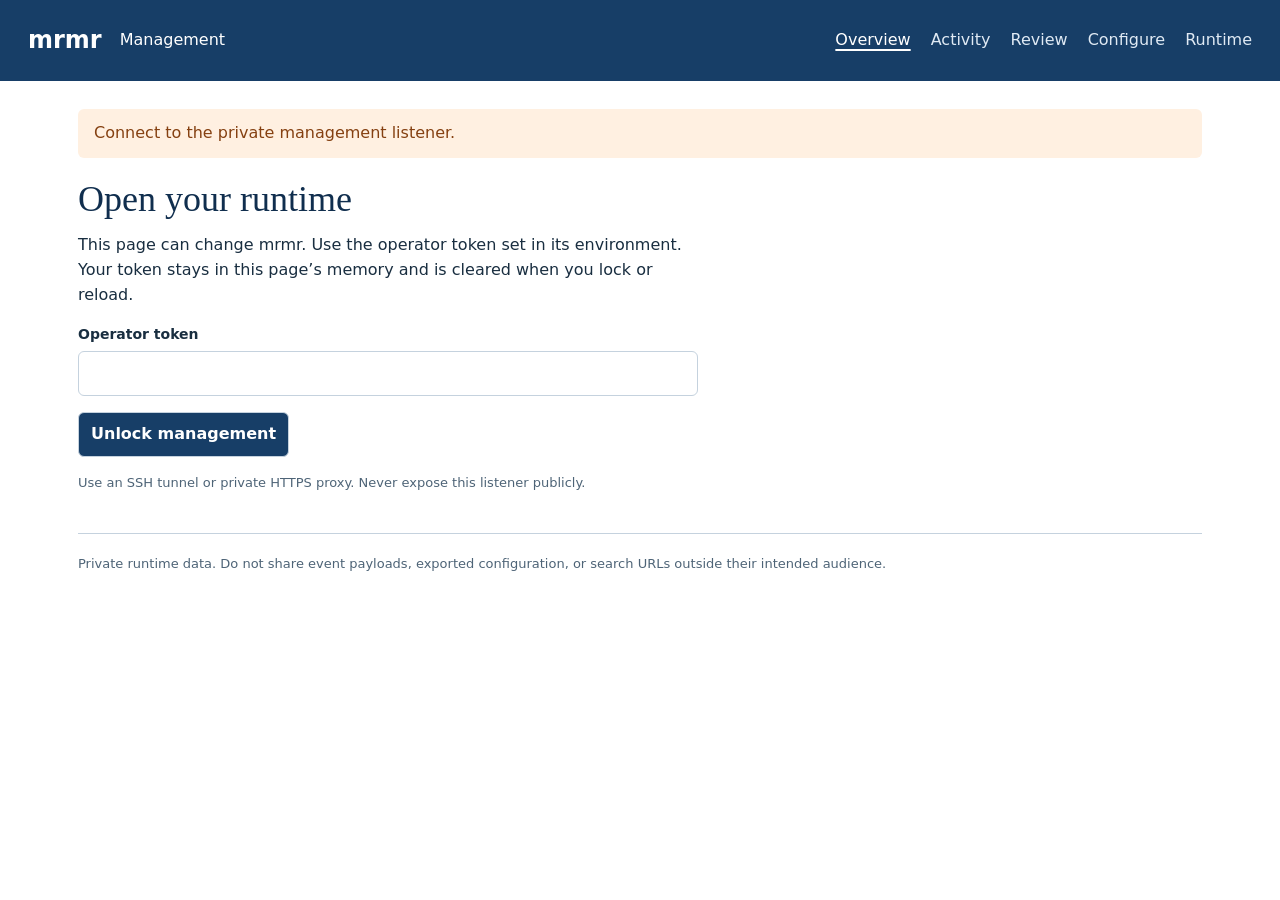
==== internal/dashboard/manage.html @ 9b855b8f "Add authenticated management and independent service monitors Add revision-checked drafts, shadow ac" ====
<!doctype html>
<html lang="en">
  <head>
    <meta charset="utf-8" />
    <meta name="viewport" content="width=device-width,initial-scale=1" />
    <title>mrmr · Manage</title>
    <link rel="stylesheet" href="manage.css" />
    <script src="manage.js" defer></script>
    <script src="manage-setup.js" defer></script>
    <script src="manage-monitors.js" defer></script>
  </head>
  <body>
    <a class="skip" href="#main">Skip to content</a>
    <header>
      <a href="#overview" class="brand">mrmr</a
      ><span id="host">Management</span>
      <nav aria-label="Main navigation">
        <a href="#overview">Overview</a><a href="#activity">Activity</a
        ><a href="#review">Review</a><a href="#configure">Configure</a
        ><a href="#runtime">Runtime</a>
      </nav>
      <button id="logout" hidden>Lock</button>
    </header>
    <main id="main">
      <div id="notice" role="status" aria-live="polite">
        Connect to the private management listener.
      </div>
      <section id="login">
        <h1>Open your runtime</h1>
        <p>
          This page can change mrmr. Use the operator token set in its
          environment. Your token stays in this page’s memory and is cleared
          when you lock or reload.
        </p>
        <form id="login-form">
          <label for="token">Operator token</label
          ><input
            id="token"
            type="password"
            autocomplete="off"
            required
            minlength="32"
          /><button class="primary">Unlock management</button>
        </form>
        <p class="help">
          Use an SSH tunnel or private HTTPS proxy. Never expose this listener
          publicly.
        </p>
      </section>
      <div id="app" hidden>
        <section data-page="overview">
          <div class="heading">
            <div>
              <h1>Overview</h1>
              <p>Collection, interpretation, and the boundaries on effects.</p>
            </div>
            <button id="refresh-overview">Refresh status</button>
          </div>
          <p id="freshness" class="help"></p>
          <div id="overview-content"></div>
          <h2>Sources</h2>
          <div id="source-health"></div>
          <h2>Model evidence</h2>
          <p class="help">
            Recorded request latency is not a live endpoint health check.
          </p>
          <div id="model-health"></div>
        </section>
        <section data-page="activity" hidden>
          <h1>Activity</h1>
          <p>
            Follow the stored evidence. This list does not reorder while you
            read it.
          </p>
          <form id="search">
            <label for="query">Search events</label>
            <div class="row">
              <input
                id="query"
                type="search"
                maxlength="200"
                placeholder="Message, source, service, or ID"
              /><select id="view" aria-label="Event filter">
                <option value="all">All events</option>
                <option value="errors">Errors / invalid</option>
                <option value="pending">Unfinished intents</option>
                <option value="unlabeled">Unlabeled</option>
                <option value="shadow">Shadow outcomes</option>
                <option value="ignore">Ignored</option></select
              ><button>Search</button>
            </div>
          </form>
          <div id="events"></div>
          <div class="row pager">
            <button id="previous">Previous</button><span id="page-info"></span
            ><button id="next">Next</button>
          </div>
          <section id="event-detail" tabindex="-1" hidden></section>
        </section>
        <section data-page="review" hidden>
          <h1>Review</h1>
          <p>
            Record your expected result, not agreement with the model. Saving a
            review does not rerun an event or send an effect.
          </p>
          <div class="row">
            <label for="review-id">Event ID</label
            ><input id="review-id" /><button id="load-review">Load event</button
            ><a href="#activity">Find events in Activity</a>
          </div>
          <div id="review-evidence"></div>
          <form id="review-form" hidden>
            <div class="fields">
              <label
                >Review state<select id="review-state">
                  <option value="reviewed">Reviewed</option>
                  <option value="uncertain">Uncertain</option>
                  <option value="deferred">Deferred</option>
                </select></label
              ><label
                >Origin<select id="review-origin">
                  <option value="unknown">Unknown</option>
                  <option value="real">Real event</option>
                  <option value="synthetic">Synthetic / test</option>
                </select></label
              ><label
                >Expected category<input id="category" maxlength="200" /></label
              ><label
                >Action required<select id="requires-action">
                  <option value="">Choose an answer</option>
                  <option value="true">Yes</option>
                  <option value="false">No</option>
                </select></label
              ><label
                >Expected outcome<select id="expected-outcome">
                  <option value="">Choose an outcome</option>
                  <option>ignore</option>
                  <option>notify</option>
                  <option>act</option>
                  <option>delegate</option>
                </select></label
              >
            </div>
            <button class="primary">Save review</button>
            <details>
              <summary>Recorded model answer and recent label history</summary>
              <pre id="review-history"></pre>
            </details>
          </form>
          <h2>Evaluate a candidate</h2>
          <p>
            Uses up to 50 most recent events explicitly reviewed as real. The
            report saves the selected IDs and label snapshots. Uncertain,
            deferred, synthetic, and unknown-origin events are excluded.
          </p>
          <p>
            Policy comparison uses stored Decisions without inference.
            Interpreter evaluation can make bounded model calls to active
            configured endpoints. Neither executes adapters or tests ingestion
            filters, deduplication, or the depth guard.
          </p>
          <label for="eval-mode">Evaluation mode</label
          ><select id="eval-mode">
            <option value="policy">Policy comparison · no model calls</option>
            <option value="interpreter">
              Interpreter + policy · up to 50 events, bounded retries
            </option></select
          ><label class="check"
            ><input id="eval-confirm" type="checkbox" />I reviewed the candidate
            in Configure and authorize this evaluation, including sending event
            data to its configured model endpoints when selected.</label
          >
          <div class="row">
            <button id="evaluate">Evaluate editor candidate</button
            ><button id="cancel-eval">Cancel current evaluation</button
            ><button id="refresh-evals">Refresh reports</button>
          </div>
          <div id="evaluations"></div>
        </section>
        <section data-page="configure" hidden>
          <div class="heading">
            <div>
              <h1 id="config-title">Current configuration</h1>
              <p id="config-description">
                The monitoring services in the active revision. Draft changes
                are not running.
              </p>
            </div>
            <div class="row">
              <button id="back-current" hidden>
                Back to current configuration
              </button>
              <button id="reload-config">Reload saved state</button>
            </div>
          </div>
          <p id="config-state" class="help"></p>
          <p id="setup-note" class="warning" hidden>
            First-run setup: collection and effects are disabled until a valid
            configuration is activated. Set a real model endpoint before
            activation.
          </p>
          <div id="current-config">
            <div class="row">
              <button id="add-monitor" class="primary">
                Add monitoring service
              </button>
              <button id="open-advanced" type="button">
                Advanced configuration
              </button>
            </div>
            <div
              id="active-monitors"
              aria-label="Active monitoring configuration"
            ></div>
            <p class="help">
              Enabled means collection is configured, not that the service is
              healthy. Check <a href="#overview">Overview</a> for poll health.
            </p>
          </div>
          <div id="setup-guide" hidden>
            <p id="setup-intro">
              Each monitor has its own model selection and notification rules.
              Connections can be reused. The guide edits one monitor; activation
              applies the whole draft.
            </p>
            <ol class="setup-steps" aria-label="Setup progress">
              <li data-setup-marker="0" aria-current="step">1. Service</li>
              <li data-setup-marker="1">2. Model</li>
              <li data-setup-marker="2">3. Notifications</li>
              <li data-setup-marker="3">4. Test and start</li>
            </ol>
            <form id="setup-form" novalidate>
              <fieldset data-setup-step="0">
                <legend>Which service should mrmr watch?</legend>
                <p>
                  Choose exact Linux system units. User services, including
                  user-run Hermes services, are not supported yet.
                </p>
                <div class="fields">
                  <label
                    >Monitor name<input
                      id="setup-name"
                      required
                      placeholder="Plex"
                  /></label>
                  <label
                    >System units, separated by commas<input
                      id="setup-units"
                      required
                      placeholder="plexmediaserver.service"
                  /></label>
                  <label
                    >Severity and higher
                    <select id="setup-priority">
                      <option value="warning">Warning</option>
                      <option value="err">Error</option>
                      <option value="crit">Critical</option>
                      <option value="emerg">Emergency</option>
                      <option value="alert">Alert</option>
                      <option value="notice">Notice</option>
                      <option value="info">Info</option>
                      <option value="debug">Debug</option>
                    </select>
                  </label>
                  <label
                    >Poll interval<input id="setup-every" required value="30s"
                  /></label>
                </div>
                <p id="setup-cursor" class="help"></p>
                <button id="setup-next-source" type="button" class="primary">
                  Continue to model
                </button>
              </fieldset>
              <fieldset data-setup-step="1" hidden>
                <legend>Which model will judge these events?</legend>
                <label
                  >Model connection<select id="setup-connection"></select
                ></label>
                <p id="setup-connection-info" class="help"></p>
                <div id="setup-new-connection">
                  <p>
                    Connect another decision model. This will not edit a
                    connection used by another monitor.
                  </p>
                  <div class="fields">
                    <label
                      >Connection name<input
                        id="setup-connection-name"
                        required
                        placeholder="d1"
                    /></label>
                    <label
                      >Provider
                      <select id="setup-provider" required>
                        <option value="liquid-d1">Liquid d1</option>
                        <option value="openai-compatible">
                          OpenAI-compatible
                        </option>
                        <option value="typesafe">TypeSafe</option>
                        <option value="system-one">
                          Other System One endpoint
                        </option>
                      </select>
                    </label>
                    <label
                      >Model identity<input
                        id="setup-model"
                        required
                        autocomplete="off"
                        placeholder="Exact identity served by your model"
                    /></label>
                    <label
                      >API base URL<input
                        id="setup-url"
                        type="url"
                        required
                        placeholder="http://model-host:8091/v1"
                        aria-describedby="setup-destination-help"
                    /></label>
                    <label
                      >Credential environment variable
                      <span id="setup-credential-optional">(optional)</span>
                      <input
                        id="setup-env"
                        pattern="[A-Za-z_][A-Za-z0-9_]*"
                        placeholder="MRMR_D1_API_KEY"
                        autocomplete="off"
                        aria-describedby="setup-credential-help"
                      />
                    </label>
                  </div>
                  <p id="setup-destination-help" class="help">
                    The runtime must reach this address. “localhost” means the
                    runtime host, not your browser or a separate model server.
                  </p>
                  <p id="setup-credential-help" class="help">
                    Enter a variable name, never the key itself. Provision the
                    key in the runtime service environment and restart mrmr. The
                    browser cannot install credentials.
                  </p>
                </div>
                <div class="row">
                  <button id="setup-back-source" type="button">Back</button>
                  <button id="setup-next-model" type="button" class="primary">
                    Continue to notifications
                  </button>
                </div>
              </fieldset>
              <fieldset data-setup-step="2" hidden>
                <legend>Where should incident alerts go?</legend>
                <p>
                  Only incidents that need operator action qualify. New and
                  edited monitors start in shadow: the intended notification is
                  recorded, not sent.
                </p>
                <label
                  >Notification destination
                  <select id="setup-notify">
                    <option value="discord">Discord channel</option>
                    <option value="stdout">Runtime log (stdout)</option>
                  </select>
                </label>
                <div id="setup-discord">
                  <label
                    >Discord connection<select id="setup-webhook"></select
                  ></label>
                  <label id="setup-webhook-new"
                    >Credential environment variable
                    <input
                      id="setup-webhook-env"
                      required
                      pattern="[A-Za-z_][A-Za-z0-9_]*"
                      placeholder="MRMR_DISCORD_WEBHOOK_URL"
                      autocomplete="off"
                    />
                  </label>
                  <p id="setup-discord-status" class="help"></p>
                  <p class="help">
                    Each webhook sends to one Discord channel. Choose a stored
                    reference, never paste a webhook URL here. Alerts contain
                    the service, source, and Event ID—not private journal text.
                    Delivery is not tested by the model check.
                  </p>
                </div>
                <div id="setup-thresholds" class="fields">
                  <label
                    >Minimum incident confidence<input
                      id="setup-confidence"
                      type="number"
                      min="0"
                      max="1"
                      step="0.01"
                      required
                      value="0.85"
                  /></label>
                  <label
                    >Minimum action probability<input
                      id="setup-action-probability"
                      type="number"
                      min="0"
                      max="1"
                      step="0.01"
                      required
                      value="0.85"
                  /></label>
                </div>
                <p id="setup-rule-help" class="help"></p>
                <div class="row">
                  <button id="setup-back-model" type="button">Back</button>
                  <button id="setup-next-notify" type="button" class="primary">
                    Review and test
                  </button>
                </div>
              </fieldset>
              <fieldset data-setup-step="3" hidden>
                <legend>Review this monitor before you start</legend>
                <div class="setup-review">
                  <div>
                    <dl id="setup-summary" class="setup-summary"></dl>
                    <p class="help">
                      Applies standard service questions and the rule shown
                      above to this monitor only. Its custom questions and
                      rules, if any, are replaced. Other settings are retained
                      from the starting document. Any earlier draft changes also
                      activate; review them in Advanced before continuing.
                    </p>
                  </div>
                  <div class="setup-test">
                    <h2>Model connection test</h2>
                    <p>
                      Send two synthetic messages to this model: up to six
                      requests in 30 seconds. No private logs, source reads, or
                      effects. Inference may incur cost.
                    </p>
                    <button id="setup-test" type="button">
                      Test model with synthetic examples
                    </button>
                    <div id="setup-test-result" role="status"></div>
                  </div>
                </div>
                <label class="check"
                  ><input id="setup-confirm" type="checkbox" />I reviewed this
                  monitor’s model, collection scope, and replacement rules. I
                  also reviewed any earlier draft changes. Apply the draft in
                  shadow.</label
                >
                <div class="row">
                  <button id="setup-back-notify" type="button">Back</button>
                  <button
                    id="setup-start"
                    type="button"
                    class="primary"
                    disabled
                  >
                    Start in shadow
                  </button>
                </div>
                <p class="help">
                  Saves and activates the draft after checking journal access. A
                  successful synthetic test does not prove real-event quality or
                  Discord delivery.
                </p>
              </fieldset>
            </form>
            <p id="setup-status" role="status"></p>
            <button id="setup-open-advanced" type="button">
              Continue in Advanced configuration
            </button>
          </div>
          <div id="advanced-config" hidden>
            <div class="heading">
              <h2>Advanced configuration</h2>
              <button id="open-guided" type="button">
                Add a monitor to this draft
              </button>
            </div>
            <p>
              Forms below edit shared defaults and sources. Per-monitor
              contracts are preserved in YAML under <code>monitors</code>.
              Validation checks the structure, not model connectivity. Nothing
              changes until activation.
            </p>
            <button id="load-active">Load active into editor</button>
            <details>
              <summary>Model, source, and policy forms</summary>
              <p>
                These forms update the editor, not the running configuration.
                Edit interpretation contracts and advanced mappings in YAML
                below. Policy rules use first-match order. Forms replace YAML
                formatting and comments. Validate after manual YAML edits to
                refresh the lists.
              </p>
              <form id="model-form">
                <h2>Model endpoint</h2>
                <div class="fields">
                  <label>Name<input id="model-name" required /></label
                  ><label
                    >Role<select id="model-role">
                      <option value="decision">Decision</option>
                      <option value="agent">Agent hint</option>
                    </select></label
                  ><label
                    >Provider<select id="model-provider">
                      <option>openai-compatible</option>
                      <option>system-one</option>
                      <option>typesafe</option>
                      <option>liquid-d1</option>
                    </select></label
                  ><label>Model identity<input id="model-id" required /></label
                  ><label
                    >Base URL<input id="model-url" type="url" required /></label
                  ><label
                    >API key environment variable<input
                      id="model-env"
                      placeholder="Optional environment reference"
                  /></label>
                </div>
                <button>Add / replace model in editor</button>
              </form>
              <form id="source-form">
                <h2>Source</h2>
                <div class="fields">
                  <label>Name<input id="source-name" required /></label
                  ><label
                    >Type<select id="source-type">
                      <option value="systemd-journal">
                        System journal (Linux)
                      </option>
                      <option value="http-poller">HTTP JSON poller</option>
                    </select></label
                  ><label
                    >Event type<input
                      id="source-event"
                      required
                      value="service.warning" /></label
                  ><label
                    >Poll interval<input
                      id="source-every"
                      required
                      value="30s" /></label
                  ><label
                    >System units (comma-separated)<input
                      id="source-units"
                      placeholder="ssh.service, tailscaled.service" /></label
                  ><label
                    >Journal severity<select id="source-priority">
                      <option>warning</option>
                      <option>err</option>
                      <option>crit</option>
                      <option>info</option>
                    </select></label
                  ><label
                    >HTTP URL<input
                      id="source-url"
                      placeholder="https://example.invalid/feed" /></label
                  ><label
                    >JSON item path<input
                      id="source-items"
                      placeholder="items" /></label
                  ><label
                    >Cursor field<input
                      id="source-cursor"
                      placeholder="id" /></label
                  ><label
                    >Bearer token environment variable<input id="source-env"
                  /></label>
                </div>
                <p class="help">
                  Journal collection supports system units only, not user
                  services. A new journal identity starts at the current tail.
                  HTTP cursor behavior depends on the configured endpoint.
                </p>
                <button>Add / replace source in editor</button>
              </form>
              <form id="policy-form">
                <h2>Add a policy rule</h2>
                <div class="fields">
                  <label
                    >Condition field<input
                      id="rule-field"
                      value="result.category"
                      required
                  /></label>
                  <label
                    >Expected value or comparison<input
                      id="rule-value"
                      placeholder="incident, true, or > 0.8"
                      required
                  /></label>
                  <label
                    >Outcome<select id="rule-outcome">
                      <option value="ignore">Ignore</option>
                      <option value="notify">Notify in shadow</option>
                    </select></label
                  >
                  <label
                    >Notification adapter<select id="rule-adapter">
                      <option value="stdout">stdout</option>
                      <option value="discord">Discord</option>
                    </select></label
                  >
                  <label
                    >Discord webhook environment variable<input id="rule-env"
                  /></label>
                </div>
                <p class="help">
                  For a typed Choice answer, use result.category.choice.
                  Actions, delegation, multiple conditions, and the default
                  outcome remain editable in YAML.
                </p>
                <button>Add rule to editor</button>
              </form>
            </details>
            <h2>Models in this draft</h2>
            <div id="configured-models"></div>
            <label for="interpreter-model">Default interpreter model</label
            ><select id="interpreter-model"></select>
            <p class="help">
              Changing providers may also require a different interpretation
              contract. Validation checks that contract before activation.
            </p>
            <h2>Policy order</h2>
            <div id="configured-rules"></div>
            <button id="shadow-draft">Set all draft effects to shadow</button>
            <h2>Active connection references</h2>
            <p class="help">
              Environment presence only. No external connection test is made,
              and secret values never leave the runtime.
            </p>
            <div id="connections"></div>
            <h2>Sources in this draft</h2>
            <div id="configured-sources"></div>
            <p class="help">
              Pause preserves the source name and cursor. Resume reads available
              records after that cursor; it does not replay completed effects.
              Removed or renamed sources need an explicit collection-scope
              review.
            </p>
            <label for="yaml">Configuration YAML</label
            ><textarea
              id="yaml"
              rows="25"
              spellcheck="false"
              autocomplete="off"
            ></textarea>
            <p class="help">
              Only environment references belong here—never passwords, API keys,
              or webhook URLs. Listener and database changes require a process
              restart. Management activation permits shadow effects and ignore
              only.
            </p>
            <div class="row">
              <button id="validate">Validate</button
              ><button id="save-draft">Save draft</button
              ><button id="show-diff">Review difference</button>
            </div>
            <div id="validation" role="status"></div>
            <details id="diff">
              <summary>Active → editor difference</summary>
              <pre id="diff-content"></pre>
            </details>
            <label class="check"
              ><input id="apply-confirm" type="checkbox" />I reviewed the
              difference, selected sources, model destinations, and cursor
              behavior. Activate this saved draft in shadow.</label
            ><button id="activate" class="primary">Activate saved draft</button>
            <h2>Revision history and recovery</h2>
            <p>
              Restore loads an earlier revision into the editor. Review, save,
              and activate it to roll back future behavior. It does not undo
              effects already sent.
            </p>
            <div id="revisions"></div>
          </div>
        </section>
        <section data-page="runtime" hidden>
          <h1>Runtime</h1>
          <p>
            The web UI controls mrmr, not the operating system. If this process
            is down, use its service manager to recover it.
          </p>
          <h2>Stop effects safely</h2>
          <p>
            Return to shadow blocks effects immediately before adapter dispatch,
            including work still interpreting under an older revision. It cannot
            recall an effect already sent. The gate survives restart and cannot
            be lifted from this UI.
          </p>
          <button id="shadow" class="danger">
            Return all effects to shadow
          </button>
          <h2>Operator audit</h2>
          <button id="refresh-audit">Refresh audit</button>
          <div id="audit"></div>
        </section>
      </div>
      <footer>
        Private runtime data. Do not share event payloads, exported
        configuration, or search URLs outside their intended audience.
      </footer>
    </main>
  </body>
</html>
---- internal/dashboard/manage.css ----
/* Reuse the runtime's restrained palette. The management surface makes
   authority and unsaved state explicit rather than relying on status color. */
:root {
  font:
    16px/1.55 system-ui,
    -apple-system,
    sans-serif;
  color: #192e40;
  background: #fff;
  --ink: #192e40;
  --muted: #4e6477;
  --blue: #173e67;
  --line: #c5d2de;
  --paper: #eef3f7;
  --amber: #a34b14;
}
* {
  box-sizing: border-box;
}
body {
  margin: 0;
}
a {
  color: var(--blue);
  text-underline-offset: 4px;
}
::selection {
  background: #dfeaf4;
  color: #102e4e;
}
:focus-visible {
  outline: 3px solid var(--amber);
  outline-offset: 3px;
}
header {
  display: flex;
  align-items: center;
  flex-wrap: wrap;
  gap: 18px;
  padding: 14px 28px;
  background: var(--blue);
  color: white;
}
header a {
  color: #e0eaf4;
  text-decoration: none;
  padding: 8px 0;
}
header a[aria-current="page"] {
  color: #fff;
  text-decoration: underline;
  text-decoration-thickness: 2px;
}
header nav {
  display: flex;
  flex-wrap: wrap;
  gap: 20px;
  margin-left: auto;
}
.brand {
  font-size: 1.5rem;
  font-weight: 750;
  color: #fff;
}
main {
  max-width: 1180px;
  margin: auto;
  padding: 28px;
}
h1 {
  font:
    500 2.25rem/1.2 Charter,
    Georgia,
    serif;
  margin: 12px 0;
  color: #102e4e;
}
h2 {
  font-size: 1.15rem;
  margin: 30px 0 12px;
}
h3 {
  font-size: 1rem;
}
p {
  max-width: 74ch;
  margin: 0 0 14px;
}
button,
input,
select,
textarea {
  font: inherit;
  color: var(--ink);
  border: 1px solid var(--line);
  border-radius: 6px;
  background: #fff;
  min-height: 44px;
  padding: 9px 12px;
  max-width: 100%;
}
button {
  cursor: pointer;
  font-weight: 600;
}
button:hover {
  background: var(--paper);
  border-color: var(--blue);
}
button:disabled {
  opacity: 0.6;
  cursor: wait;
}
.primary {
  background: var(--blue);
  color: #fff;
}
.primary:hover {
  background: #102e4e;
  color: #fff;
}
.danger {
  color: #9a292d;
  border-color: #9a292d;
}
label {
  display: block;
  margin: 12px 0 6px;
  font-size: 0.875rem;
  font-weight: 600;
}
input:not([type="checkbox"]),
textarea {
  width: 100%;
}
input,
textarea {
  caret-color: var(--blue);
}
input::placeholder {
  color: var(--muted);
}
textarea,
pre {
  font:
    0.8125rem/1.6 ui-monospace,
    SFMono-Regular,
    Consolas,
    monospace;
}
textarea {
  resize: vertical;
  min-height: 240px;
}
pre {
  white-space: pre-wrap;
  overflow-wrap: anywhere;
  max-height: 500px;
  overflow: auto;
  padding: 16px;
  background: var(--paper);
  border-radius: 6px;
  scrollbar-color: var(--line) var(--paper);
}
form {
  margin: 16px 0;
}
.row,
.heading {
  display: flex;
  align-items: center;
  gap: 12px;
  flex-wrap: wrap;
}
.row input {
  flex: 1;
  min-width: 160px;
}
.heading {
  justify-content: space-between;
}
.fields {
  display: grid;
  grid-template-columns: repeat(2, minmax(0, 1fr));
  gap: 12px 24px;
}
.fields input,
.fields select,
#setup-form label > select {
  display: block;
  width: 100%;
  margin-top: 6px;
}
.fields label {
  margin: 0;
}
.check {
  display: flex;
  align-items: start;
  gap: 12px;
  max-width: 78ch;
  margin: 20px 0;
}
.check input {
  flex-shrink: 0;
  min-height: 24px;
  width: 24px;
  margin: 0;
}
#notice,
.warning {
  padding: 12px 16px;
  background: #fff0e1;
  color: #854011;
  border-radius: 6px;
  margin-bottom: 20px;
}
#notice:empty {
  display: none;
}
.help,
footer {
  font-size: 0.8125rem;
  color: var(--muted);
}
.record {
  padding: 16px 0;
  border-bottom: 1px solid var(--line);
  overflow-wrap: anywhere;
}
.record p {
  margin: 4px 0;
}
.record a {
  font-weight: 600;
}
.record .row {
  margin-top: 10px;
}
details {
  margin: 16px 0;
}
summary {
  padding: 10px 0;
  color: var(--blue);
  cursor: pointer;
}
.pager {
  justify-content: space-between;
  margin: 18px 0;
}
#event-detail {
  border-top: 1px solid var(--line);
  margin-top: 30px;
  padding-top: 20px;
}
#page-info {
  font-variant-numeric: tabular-nums;
}
#login {
  max-width: 620px;
}
#login button {
  margin-top: 16px;
}
footer {
  margin-top: 40px;
  padding-top: 20px;
  border-top: 1px solid var(--line);
}
.skip:not(:focus) {
  position: absolute;
  width: 1px;
  height: 1px;
  overflow: hidden;
  clip-path: inset(50%);
}
.skip:focus {
  display: block;
  padding: 10px;
}
/* The guide gives one decision the full working area; the advanced editor
   keeps its existing layout rather than competing with first-run controls. */
.setup-steps {
  display: grid;
  grid-template-columns: repeat(4, minmax(0, 1fr));
  list-style: none;
  padding: 0;
  margin: 0 0 32px;
  border-bottom: 1px solid var(--line);
}
.setup-steps li {
  padding: 12px;
  color: var(--muted);
}
.setup-steps [aria-current="step"] {
  color: var(--blue);
  background: var(--paper);
  box-shadow: inset 0 -2px var(--blue);
  font-weight: 650;
}
#setup-form {
  max-width: 100%;
}
#setup-form [data-setup-step="0"],
#setup-form [data-setup-step="1"],
#setup-form [data-setup-step="2"] {
  max-width: 880px;
}
#setup-form fieldset {
  border: 0;
  padding: 0;
  margin: 0;
  min-width: 0;
}
#setup-form legend {
  padding: 0;
  margin-bottom: 12px;
  font-size: 1.25rem;
  font-weight: 650;
}
#setup-form .fields {
  margin: 24px 0 16px;
}
#setup-form .row {
  margin-top: 24px;
}
#setup-credential-optional {
  font-weight: 400;
}
.setup-summary {
  display: grid;
  grid-template-columns: 140px minmax(0, 1fr);
  gap: 12px 20px;
  margin: 12px 0 24px;
}
.setup-summary dt {
  color: var(--muted);
}
.setup-summary dd {
  margin: 0;
  overflow-wrap: anywhere;
}
.setup-review {
  display: grid;
  grid-template-columns: 1fr 1fr;
  gap: 40px;
  margin-top: 20px;
  padding-bottom: 24px;
  border-bottom: 1px solid var(--line);
}
.setup-review > * {
  min-width: 0;
}
.setup-test {
  padding: 20px;
  background: var(--paper);
}
.setup-test p {
  font-size: 0.875rem;
}
.setup-test h2 {
  font-size: 1rem;
  margin: 0 0 8px;
}
#setup-test-result {
  margin-top: 16px;
  overflow-wrap: anywhere;
}
#setup-status:not(:empty) {
  padding: 16px;
  background: var(--paper);
}
#setup-start:disabled {
  cursor: not-allowed;
}
.monitor-record {
  padding: 28px 0;
  border-bottom: 1px solid var(--line);
}
.monitor-record .heading h2,
.monitor-record .heading p {
  margin: 0;
}
.monitor-facts {
  display: grid;
  grid-template-columns: 1.3fr 1fr 1fr;
  gap: 20px;
  margin: 20px 0;
}
.monitor-facts dt {
  color: var(--muted);
  font-size: 0.875rem;
}
.monitor-facts dd {
  margin: 4px 0 0;
  overflow-wrap: anywhere;
}
#setup-connection-info {
  margin-top: 12px;
  overflow-wrap: anywhere;
}
[aria-busy="true"] {
  cursor: progress;
}
[hidden] {
  display: none !important;
}
@media (max-width: 700px) {
  header {
    padding: 12px 16px;
    gap: 12px;
  }
  header nav {
    order: 3;
    width: 100%;
    margin: 0;
    gap: 12px;
    font-size: 0.875rem;
  }
  header nav a {
    display: flex;
    align-items: center;
    min-height: 44px;
  }
  main {
    padding: 20px 16px;
  }
  .fields {
    grid-template-columns: 1fr;
  }
  .monitor-facts {
    grid-template-columns: 1fr;
    gap: 12px;
  }
  .monitor-record .heading {
    display: block;
  }
  .monitor-record .heading p {
    margin-top: 8px;
  }
  .setup-steps {
    grid-template-columns: repeat(2, minmax(0, 1fr));
    font-size: 0.875rem;
    margin-bottom: 24px;
  }
  .setup-steps li {
    padding: 10px 6px;
  }
  .setup-review {
    grid-template-columns: 1fr;
    gap: 20px;
  }
  .setup-test {
    padding: 16px;
  }
  .setup-summary {
    grid-template-columns: 1fr;
    gap: 4px;
  }
  .setup-summary dd {
    margin-bottom: 12px;
  }
  h1 {
    font-size: 2rem;
  }
  .row > * {
    min-width: 0;
  }
  .row input {
    min-width: 100%;
  }
  button {
    white-space: normal;
  }
  pre {
    padding: 12px;
  }
  .heading {
    align-items: start;
  }
  #notice {
    overflow-wrap: anywhere;
  }
}
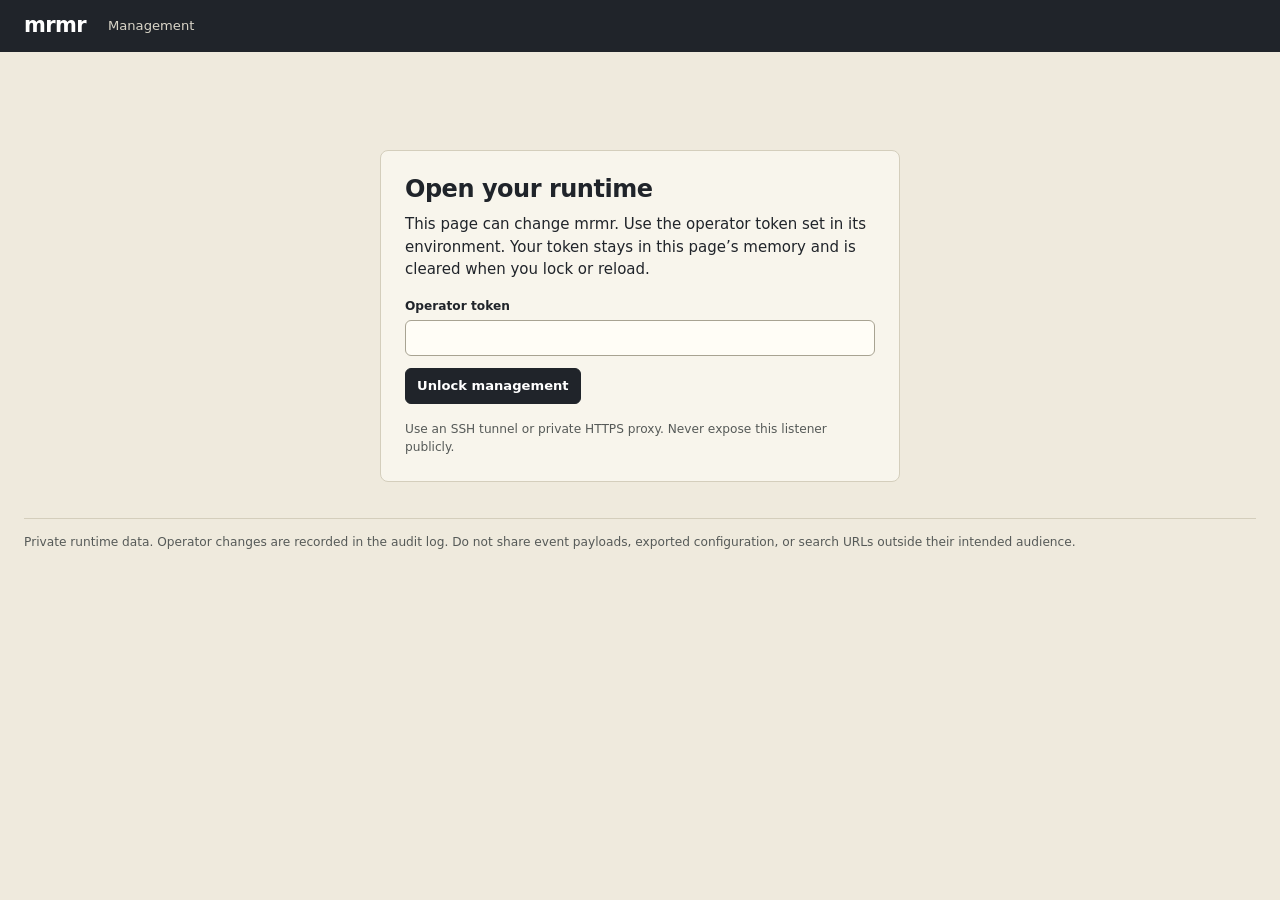
==== commit 63368a6f: "Redesign the management and read-only dashboards as Signal Box Show each monitor as a track through " ====
--- a/internal/dashboard/manage.html
+++ b/internal/dashboard/manage.html
@@ -4,16 +4,19 @@
     <meta charset="utf-8" />
     <meta name="viewport" content="width=device-width,initial-scale=1" />
     <title>mrmr · Manage</title>
+    <meta name="color-scheme" content="light" />
+    <link rel="stylesheet" href="signal.css" />
     <link rel="stylesheet" href="manage.css" />
+    <script src="signal.js" defer></script>
     <script src="manage.js" defer></script>
     <script src="manage-setup.js" defer></script>
     <script src="manage-monitors.js" defer></script>
   </head>
-  <body>
+  <body class="locked">
     <a class="skip" href="#main">Skip to content</a>
-    <header>
+    <header class="topbar">
       <a href="#overview" class="brand">mrmr</a
-      ><span id="host">Management</span>
+      ><span id="host" class="host">Management</span>
       <nav aria-label="Main navigation">
         <a href="#overview">Overview</a><a href="#activity">Activity</a
         ><a href="#review">Review</a><a href="#configure">Configure</a
@@ -22,10 +25,12 @@
       <button id="logout" hidden>Lock</button>
     </header>
     <main id="main">
-      <div id="notice" role="status" aria-live="polite">
-        Connect to the private management listener.
+      <!-- Notices float so a result is visible from anywhere on a long page. -->
+      <div id="notice-bar" hidden>
+        <p id="notice" role="status" aria-live="polite"></p>
+        <button id="notice-close" class="quiet" type="button">Dismiss</button>
       </div>
-      <section id="login">
+      <section id="login" class="panel">
         <h1>Open your runtime</h1>
         <p>
           This page can change mrmr. Use the operator token set in its
@@ -49,31 +54,38 @@
       </section>
       <div id="app" hidden>
         <section data-page="overview">
-          <div class="heading">
+          <div class="page-heading">
             <div>
-              <h1>Overview</h1>
-              <p>Collection, interpretation, and the boundaries on effects.</p>
-            </div>
-            <button id="refresh-overview">Refresh status</button>
-          </div>
-          <p id="freshness" class="help"></p>
-          <div id="overview-content"></div>
-          <h2>Sources</h2>
-          <div id="source-health"></div>
+              <h1 id="overview-title" class="summary-title">Overview</h1>
+              <p id="overview-sentence"></p>
+            </div>
+            <div class="page-tools">
+              <p id="freshness"></p>
+              <button id="refresh-overview">Refresh status</button>
+            </div>
+          </div>
+          <div id="source-health" class="tracks"></div>
+          <h2>Needs your attention</h2>
+          <div id="attention"></div>
+          <div id="overview-content" class="stored"></div>
           <h2>Model evidence</h2>
-          <p class="help">
+          <div id="model-health"></div>
+          <p class="help model-note">
             Recorded request latency is not a live endpoint health check.
           </p>
-          <div id="model-health"></div>
         </section>
         <section data-page="activity" hidden>
-          <h1>Activity</h1>
-          <p>
-            Follow the stored evidence. This list does not reorder while you
-            read it.
-          </p>
+          <div class="page-heading">
+            <div>
+              <h1>Activity</h1>
+              <p>
+                Follow the stored evidence. This list does not reorder while you
+                read it.
+              </p>
+            </div>
+          </div>
           <form id="search">
-            <label for="query">Search events</label>
+            <label for="query" class="sr-only">Search events</label>
             <div class="row">
               <input
                 id="query"
@@ -90,95 +102,123 @@
               ><button>Search</button>
             </div>
           </form>
-          <div id="events"></div>
-          <div class="row pager">
-            <button id="previous">Previous</button><span id="page-info"></span
-            ><button id="next">Next</button>
-          </div>
-          <section id="event-detail" tabindex="-1" hidden></section>
+          <div class="activity-layout">
+            <div class="activity-list">
+              <div id="events"></div>
+              <div class="row pager">
+                <button id="previous">Previous</button
+                ><span id="page-info"></span><button id="next">Next</button>
+              </div>
+            </div>
+            <section
+              id="event-detail"
+              class="panel"
+              tabindex="-1"
+              hidden
+            ></section>
+          </div>
         </section>
         <section data-page="review" hidden>
-          <h1>Review</h1>
-          <p>
-            Record your expected result, not agreement with the model. Saving a
-            review does not rerun an event or send an effect.
-          </p>
-          <div class="row">
+          <div class="page-heading">
+            <div>
+              <h1>Review</h1>
+              <p>
+                Record your expected result, not agreement with the model.
+                Saving a review does not rerun an event or send an effect.
+              </p>
+            </div>
+          </div>
+          <h2 class="section-first">Waiting for a label</h2>
+          <div id="review-queue"></div>
+          <div class="row review-open">
             <label for="review-id">Event ID</label
             ><input id="review-id" /><button id="load-review">Load event</button
             ><a href="#activity">Find events in Activity</a>
           </div>
-          <div id="review-evidence"></div>
-          <form id="review-form" hidden>
-            <div class="fields">
-              <label
-                >Review state<select id="review-state">
-                  <option value="reviewed">Reviewed</option>
-                  <option value="uncertain">Uncertain</option>
-                  <option value="deferred">Deferred</option>
-                </select></label
-              ><label
-                >Origin<select id="review-origin">
-                  <option value="unknown">Unknown</option>
-                  <option value="real">Real event</option>
-                  <option value="synthetic">Synthetic / test</option>
-                </select></label
-              ><label
-                >Expected category<input id="category" maxlength="200" /></label
-              ><label
-                >Action required<select id="requires-action">
-                  <option value="">Choose an answer</option>
-                  <option value="true">Yes</option>
-                  <option value="false">No</option>
-                </select></label
-              ><label
-                >Expected outcome<select id="expected-outcome">
-                  <option value="">Choose an outcome</option>
-                  <option>ignore</option>
-                  <option>notify</option>
-                  <option>act</option>
-                  <option>delegate</option>
-                </select></label
-              >
-            </div>
-            <button class="primary">Save review</button>
-            <details>
-              <summary>Recorded model answer and recent label history</summary>
-              <pre id="review-history"></pre>
-            </details>
-          </form>
+          <div class="review-layout">
+            <div id="review-evidence" tabindex="-1"></div>
+            <form id="review-form" class="panel" hidden>
+              <h2>Your expected result</h2>
+              <div class="fields">
+                <label
+                  >Review state<select id="review-state">
+                    <option value="reviewed">Reviewed</option>
+                    <option value="uncertain">Uncertain</option>
+                    <option value="deferred">Deferred</option>
+                  </select></label
+                ><label
+                  >Origin<select id="review-origin">
+                    <option value="unknown">Unknown</option>
+                    <option value="real">Real event</option>
+                    <option value="synthetic">Synthetic / test</option>
+                  </select></label
+                ><label
+                  >Expected category<input
+                    id="category"
+                    list="category-options"
+                    maxlength="200" /><datalist
+                    id="category-options"
+                  ></datalist></label
+                ><label
+                  >Action required<select id="requires-action">
+                    <option value="">Choose an answer</option>
+                    <option value="true">Yes</option>
+                    <option value="false">No</option>
+                  </select></label
+                ><label
+                  >Expected outcome<select id="expected-outcome">
+                    <option value="">Choose an outcome</option>
+                    <option>ignore</option>
+                    <option>notify</option>
+                    <option>act</option>
+                    <option>delegate</option>
+                  </select></label
+                >
+              </div>
+              <button class="primary">Save review</button>
+              <details>
+                <summary>Recorded model answer and recent label history</summary>
+                <pre id="review-history"></pre>
+              </details>
+            </form>
+          </div>
           <h2>Evaluate a candidate</h2>
-          <p>
-            Uses up to 50 most recent events explicitly reviewed as real. The
-            report saves the selected IDs and label snapshots. Uncertain,
-            deferred, synthetic, and unknown-origin events are excluded.
-          </p>
-          <p>
-            Policy comparison uses stored Decisions without inference.
-            Interpreter evaluation can make bounded model calls to active
-            configured endpoints. Neither executes adapters or tests ingestion
-            filters, deduplication, or the depth guard.
-          </p>
-          <label for="eval-mode">Evaluation mode</label
-          ><select id="eval-mode">
-            <option value="policy">Policy comparison · no model calls</option>
-            <option value="interpreter">
-              Interpreter + policy · up to 50 events, bounded retries
-            </option></select
-          ><label class="check"
-            ><input id="eval-confirm" type="checkbox" />I reviewed the candidate
-            in Configure and authorize this evaluation, including sending event
-            data to its configured model endpoints when selected.</label
-          >
-          <div class="row">
-            <button id="evaluate">Evaluate editor candidate</button
-            ><button id="cancel-eval">Cancel current evaluation</button
-            ><button id="refresh-evals">Refresh reports</button>
+          <div class="panel evaluate">
+            <p>
+              Uses up to 50 most recent events explicitly reviewed as real. The
+              report saves the selected IDs and label snapshots. Uncertain,
+              deferred, synthetic, and unknown-origin events are excluded.
+            </p>
+            <p>
+              Policy comparison uses stored Decisions without inference.
+              Interpreter evaluation can make bounded model calls to active
+              configured endpoints. Neither executes adapters or tests ingestion
+              filters, deduplication, or the depth guard.
+            </p>
+            <label for="eval-mode">Evaluation mode</label
+            ><select id="eval-mode">
+              <option value="policy">Policy comparison · no model calls</option>
+              <option value="interpreter">
+                Interpreter + policy · up to 50 events, bounded retries
+              </option></select
+            ><label class="check"
+              ><input id="eval-confirm" type="checkbox" />I reviewed the
+              candidate in Configure and authorize this evaluation, including
+              sending event data to its configured model endpoints when
+              selected.</label
+            >
+            <div class="row">
+              <button id="evaluate" class="primary">
+                Evaluate editor candidate
+              </button>
+              <button id="cancel-eval">Cancel current evaluation</button>
+              <button id="refresh-evals" class="quiet">Refresh reports</button>
+            </div>
           </div>
           <div id="evaluations"></div>
         </section>
         <section data-page="configure" hidden>
-          <div class="heading">
+          <div class="page-heading">
             <div>
               <h1 id="config-title">Current configuration</h1>
               <p id="config-description">
@@ -190,21 +230,34 @@
               <button id="back-current" hidden>
                 Back to current configuration
               </button>
-              <button id="reload-config">Reload saved state</button>
-            </div>
-          </div>
-          <p id="config-state" class="help"></p>
+              <button id="reload-config" class="quiet">
+                Reload saved state
+              </button>
+            </div>
+          </div>
+          <!-- Sticky so Save stays reachable in long forms. With nothing to save
+               the buttons hide and only the state remains. -->
+          <div class="config-actions" aria-label="Configuration actions">
+            <div class="config-status">
+              <span id="config-lamp" class="lamp"></span>
+              <p id="config-state" role="status"></p>
+            </div>
+            <div class="row" id="config-buttons">
+              <button id="save-draft">Save configuration</button>
+              <button id="review-config">Review and apply</button>
+            </div>
+          </div>
           <p id="setup-note" class="warning" hidden>
             First-run setup: collection and effects are disabled until a valid
             configuration is activated. Set a real model endpoint before
             activation.
           </p>
           <div id="current-config">
-            <div class="row">
+            <div class="row monitor-tools">
               <button id="add-monitor" class="primary">
                 Add monitoring service
               </button>
-              <button id="open-advanced" type="button">
+              <button id="open-advanced" type="button" class="quiet">
                 Advanced configuration
               </button>
             </div>
@@ -223,18 +276,29 @@
               Connections can be reused. The guide edits one monitor; activation
               applies the whole draft.
             </p>
-            <ol class="setup-steps" aria-label="Setup progress">
-              <li data-setup-marker="0" aria-current="step">1. Service</li>
-              <li data-setup-marker="1">2. Model</li>
-              <li data-setup-marker="2">3. Notifications</li>
-              <li data-setup-marker="3">4. Test and start</li>
+            <ol class="track-line setup-steps" aria-label="Setup progress">
+              <li class="stage" data-setup-marker="0" aria-current="step">
+                <span class="lamp"></span><strong>Service</strong>
+              </li>
+              <li class="stage" data-setup-marker="1">
+                <span class="lamp"></span><strong>Model</strong>
+              </li>
+              <li class="stage" data-setup-marker="2">
+                <span class="lamp"></span><strong>Notifications</strong>
+              </li>
+              <li class="stage" data-setup-marker="3">
+                <span class="lamp"></span><strong>Test and start</strong>
+              </li>
             </ol>
             <form id="setup-form" novalidate>
               <fieldset data-setup-step="0">
                 <legend>Which service should mrmr watch?</legend>
                 <p>
-                  Choose exact Linux system units. User services, including
-                  user-run Hermes services, are not supported yet.
+                  Choose exact Linux units and their service scope. User
+                  services are limited to the runtime account. Scope is fixed
+                  after activation. Applications can write error text at info
+                  severity; choose info and higher when journald does not label
+                  their errors separately.
                 </p>
                 <div class="fields">
                   <label
@@ -244,11 +308,20 @@
                       placeholder="Plex"
                   /></label>
                   <label
-                    >System units, separated by commas<input
+                    >Units, separated by commas<input
                       id="setup-units"
                       required
                       placeholder="plexmediaserver.service"
                   /></label>
+                  <label
+                    >Service scope
+                    <select id="setup-scope">
+                      <option value="system">System service</option>
+                      <option value="user">
+                        User service (runtime account)
+                      </option>
+                    </select>
+                  </label>
                   <label
                     >Severity and higher
                     <select id="setup-priority">
@@ -336,7 +409,7 @@
                   <p id="setup-credential-help" class="help">
                     Enter a variable name, never the key itself. Provision the
                     key in the runtime service environment and restart mrmr. The
-                    browser cannot install credentials.
+                    browser cannot install model credentials.
                   </p>
                 </div>
                 <div class="row">
@@ -349,9 +422,9 @@
               <fieldset data-setup-step="2" hidden>
                 <legend>Where should incident alerts go?</legend>
                 <p>
-                  Only incidents that need operator action qualify. New and
-                  edited monitors start in shadow: the intended notification is
-                  recorded, not sent.
+                  Only incidents that need operator action qualify. Choose live
+                  notifications to send alerts, or preview to record them
+                  without delivery.
                 </p>
                 <label
                   >Notification destination
@@ -360,26 +433,64 @@
                     <option value="stdout">Runtime log (stdout)</option>
                   </select>
                 </label>
+                <label
+                  >Notification mode
+                  <select id="setup-delivery">
+                    <option value="live">Send notifications</option>
+                    <option value="preview">Preview only — do not send</option>
+                  </select>
+                </label>
+                <p class="help">
+                  Live alerts can include false alarms or miss incidents. This
+                  enables notifications only, never commands or agents.
+                </p>
                 <div id="setup-discord">
                   <label
                     >Discord connection<select id="setup-webhook"></select
                   ></label>
                   <label id="setup-webhook-new"
-                    >Credential environment variable
+                    >Connection name
                     <input
                       id="setup-webhook-env"
                       required
+                      maxlength="64"
                       pattern="[A-Za-z_][A-Za-z0-9_]*"
-                      placeholder="MRMR_DISCORD_WEBHOOK_URL"
+                      placeholder="home_alerts"
                       autocomplete="off"
                     />
                   </label>
-                  <p id="setup-discord-status" class="help"></p>
+                  <p id="setup-discord-status" class="help" role="status"></p>
+                  <label for="setup-webhook-url">Webhook URL</label>
+                  <input
+                    id="setup-webhook-url"
+                    type="password"
+                    autocomplete="new-password"
+                    spellcheck="false"
+                    autocapitalize="none"
+                    inputmode="url"
+                    maxlength="4096"
+                    aria-describedby="setup-webhook-help"
+                    placeholder="Paste a Discord webhook URL"
+                  />
+                  <p id="setup-webhook-help" class="help">
+                    Paste once, then save. Stored privately on the runtime host,
+                    never in configuration YAML. Leave blank to keep the saved
+                    URL.
+                  </p>
+                  <label class="check"
+                    ><input id="setup-webhook-confirm" type="checkbox" />
+                    Save this destination for every monitor using this
+                    connection. Existing live rules use it immediately; shadow
+                    rules stay in shadow.
+                  </label>
+                  <button id="setup-save-discord" type="button">
+                    Save Discord connection
+                  </button>
+                  <p id="setup-webhook-result" class="help" role="status"></p>
                   <p class="help">
-                    Each webhook sends to one Discord channel. Choose a stored
-                    reference, never paste a webhook URL here. Alerts contain
-                    the service, source, and Event ID—not private journal text.
-                    Delivery is not tested by the model check.
+                    No message is sent by saving. Alerts contain the service,
+                    source, and Event ID—not private journal text. Delivery is
+                    not tested by the model check.
                   </p>
                 </div>
                 <div id="setup-thresholds" class="fields">
@@ -441,8 +552,9 @@
                 <label class="check"
                   ><input id="setup-confirm" type="checkbox" />I reviewed this
                   monitor’s model, collection scope, and replacement rules. I
-                  also reviewed any earlier draft changes. Apply the draft in
-                  shadow.</label
+                  also reviewed any earlier draft changes and authorize live
+                  notifications wherever this draft selects Send
+                  notifications.</label
                 >
                 <div class="row">
                   <button id="setup-back-notify" type="button">Back</button>
@@ -452,7 +564,7 @@
                     class="primary"
                     disabled
                   >
-                    Start in shadow
+                    Apply monitoring configuration
                   </button>
                 </div>
                 <p class="help">
@@ -463,25 +575,63 @@
               </fieldset>
             </form>
             <p id="setup-status" role="status"></p>
-            <button id="setup-open-advanced" type="button">
+            <button id="setup-open-advanced" type="button" class="quiet">
               Continue in Advanced configuration
             </button>
           </div>
           <div id="advanced-config" hidden>
-            <div class="heading">
-              <h2>Advanced configuration</h2>
+            <div class="page-heading">
+              <div>
+                <h2>Advanced configuration</h2>
+                <p>
+                  Forms edit shared defaults and sources. Per-monitor contracts
+                  are preserved in YAML under <code>monitors</code>. Validation
+                  checks the structure, not model connectivity. Nothing changes
+                  until activation.
+                </p>
+              </div>
               <button id="open-guided" type="button">
                 Add a monitor to this draft
               </button>
             </div>
-            <p>
-              Forms below edit shared defaults and sources. Per-monitor
-              contracts are preserved in YAML under <code>monitors</code>.
-              Validation checks the structure, not model connectivity. Nothing
-              changes until activation.
-            </p>
-            <button id="load-active">Load active into editor</button>
-            <details>
+            <div class="advanced-layout">
+              <div class="advanced-editor panel">
+                <div class="editor-head">
+                  <label for="yaml">Configuration YAML</label>
+                  <button id="load-active" class="quiet">
+                    Load active into editor
+                  </button>
+                </div>
+                <textarea
+              id="yaml"
+              rows="25"
+              spellcheck="false"
+              autocomplete="off"
+            ></textarea>
+            <p class="help">
+              Only credential references belong here—never passwords, API keys,
+              or webhook URLs. Listener and database changes require a process
+              restart. Management permits explicitly confirmed live
+              notifications. Actions and delegation must remain in shadow.
+            </p>
+            <div class="row">
+              <button id="validate">Validate</button>
+              <button id="show-diff">Review difference</button>
+            </div>
+            <div id="validation" role="status"></div>
+            <details id="diff">
+              <summary>Active → editor difference</summary>
+              <pre id="diff-content"></pre>
+            </details>
+            <label class="check"
+              ><input id="apply-confirm" type="checkbox" />I reviewed the
+              difference, selected sources, model destinations, and cursor
+              behavior. I authorize live notifications configured in this saved
+              draft. Actions and delegation remain in shadow.</label
+            ><button id="activate" class="primary apply">
+              Apply saved configuration
+            </button>
+                <details>
               <summary>Model, source, and policy forms</summary>
               <p>
                 These forms update the editor, not the running configuration.
@@ -539,9 +689,16 @@
                       required
                       value="30s" /></label
                   ><label
-                    >System units (comma-separated)<input
+                    >Units (comma-separated)<input
                       id="source-units"
                       placeholder="ssh.service, tailscaled.service" /></label
+                  ><label
+                    >Journal scope<select id="source-scope">
+                      <option value="system">System services</option>
+                      <option value="user">
+                        User services (runtime account)
+                      </option>
+                    </select></label
                   ><label
                     >Journal severity<select id="source-priority">
                       <option>warning</option>
@@ -566,9 +723,9 @@
                   /></label>
                 </div>
                 <p class="help">
-                  Journal collection supports system units only, not user
-                  services. A new journal identity starts at the current tail.
-                  HTTP cursor behavior depends on the configured endpoint.
+                  Journal scope selects system services or this runtime
+                  account’s user services. A new identity starts at the current
+                  tail. HTTP cursor behavior depends on the configured endpoint.
                 </p>
                 <button>Add / replace source in editor</button>
               </form>
@@ -611,6 +768,9 @@
                 <button>Add rule to editor</button>
               </form>
             </details>
+              </div>
+              <div class="advanced-side">
+                <section class="side-group">
             <h2>Models in this draft</h2>
             <div id="configured-models"></div>
             <label for="interpreter-model">Default interpreter model</label
@@ -619,15 +779,13 @@
               Changing providers may also require a different interpretation
               contract. Validation checks that contract before activation.
             </p>
+                </section>
+                <section class="side-group">
             <h2>Policy order</h2>
             <div id="configured-rules"></div>
-            <button id="shadow-draft">Set all draft effects to shadow</button>
-            <h2>Active connection references</h2>
-            <p class="help">
-              Environment presence only. No external connection test is made,
-              and secret values never leave the runtime.
-            </p>
-            <div id="connections"></div>
+            <button id="shadow-draft" class="quiet">Set all draft effects to shadow</button>
+                </section>
+                <section class="side-group">
             <h2>Sources in this draft</h2>
             <div id="configured-sources"></div>
             <p class="help">
@@ -636,34 +794,16 @@
               Removed or renamed sources need an explicit collection-scope
               review.
             </p>
-            <label for="yaml">Configuration YAML</label
-            ><textarea
-              id="yaml"
-              rows="25"
-              spellcheck="false"
-              autocomplete="off"
-            ></textarea>
+                </section>
+                <section class="side-group">
+            <h2>Active connection references</h2>
             <p class="help">
-              Only environment references belong here—never passwords, API keys,
-              or webhook URLs. Listener and database changes require a process
-              restart. Management activation permits shadow effects and ignore
-              only.
-            </p>
-            <div class="row">
-              <button id="validate">Validate</button
-              ><button id="save-draft">Save draft</button
-              ><button id="show-diff">Review difference</button>
-            </div>
-            <div id="validation" role="status"></div>
-            <details id="diff">
-              <summary>Active → editor difference</summary>
-              <pre id="diff-content"></pre>
-            </details>
-            <label class="check"
-              ><input id="apply-confirm" type="checkbox" />I reviewed the
-              difference, selected sources, model destinations, and cursor
-              behavior. Activate this saved draft in shadow.</label
-            ><button id="activate" class="primary">Activate saved draft</button>
+              Credential presence only. No external connection test is made, and
+              secret values never leave the runtime.
+            </p>
+            <div id="connections"></div>
+                </section>
+                <section class="side-group">
             <h2>Revision history and recovery</h2>
             <p>
               Restore loads an earlier revision into the editor. Review, save,
@@ -671,32 +811,47 @@
               effects already sent.
             </p>
             <div id="revisions"></div>
+                </section>
+              </div>
+            </div>
           </div>
         </section>
         <section data-page="runtime" hidden>
-          <h1>Runtime</h1>
-          <p>
-            The web UI controls mrmr, not the operating system. If this process
-            is down, use its service manager to recover it.
-          </p>
-          <h2>Stop effects safely</h2>
-          <p>
-            Return to shadow blocks effects immediately before adapter dispatch,
-            including work still interpreting under an older revision. It cannot
-            recall an effect already sent. The gate survives restart and cannot
-            be lifted from this UI.
-          </p>
-          <button id="shadow" class="danger">
-            Return all effects to shadow
-          </button>
-          <h2>Operator audit</h2>
-          <button id="refresh-audit">Refresh audit</button>
+          <div class="page-heading">
+            <div>
+              <h1>Runtime</h1>
+              <p>
+                The web UI controls mrmr, not the operating system. If this
+                process is down, use its service manager to recover it.
+              </p>
+            </div>
+          </div>
+          <div class="panel gate">
+            <div class="gate-state">
+              <span id="gate-lamp" class="lamp"></span>
+              <h2 id="gate-title">Safety gate</h2>
+            </div>
+            <p>
+              Return to shadow blocks effects immediately before adapter
+              dispatch, including work still interpreting under an older
+              revision. It cannot recall an effect already sent. The gate
+              survives restart and cannot be lifted from this UI.
+            </p>
+            <button id="shadow" class="danger">
+              Return all effects to shadow
+            </button>
+          </div>
+          <div class="section-head">
+            <h2>Operator audit</h2>
+            <button id="refresh-audit" class="quiet">Refresh audit</button>
+          </div>
           <div id="audit"></div>
         </section>
       </div>
       <footer>
-        Private runtime data. Do not share event payloads, exported
-        configuration, or search URLs outside their intended audience.
+        Private runtime data. Operator changes are recorded in the audit log. Do
+        not share event payloads, exported configuration, or search URLs outside
+        their intended audience.
       </footer>
     </main>
   </body>
--- a/internal/dashboard/signal.css
+++ b/internal/dashboard/signal.css
@@ -0,0 +1,632 @@
+/* Signal Box: the visual system shared by /dashboard/ and /manage/.
+
+   Colour is a state vocabulary, not decoration. Each lamp means one thing:
+     clear    green       the latest record for this stage succeeded
+     caution  amber       look at this
+     hold     amber       deliberately held back (shadow)
+     stop     red         the latest record failed, or effects are blocked
+     set      lunar white configured, which is not evidence of anything
+     off      grey        dark: paused, ignored, or nothing recorded
+   Violet is reserved for "draft, not running" and is used for nothing else.
+   Lamps always sit beside text, so no state depends on colour perception. */
+:root {
+  --graphite: #20242a;
+  --graphite-soft: #343a42;
+  --on-graphite: #d9d5c8;
+  --ground: #efeadd;
+  --surface: #f8f5ec;
+  --raised: #fffdf6;
+  --line: #d4cebc;
+  --line-soft: #e4dfcf;
+  --ink: #20242a;
+  --muted: #565a58;
+  --link: #24486b;
+  --clear: #2c7a4b;
+  --clear-ink: #1f5c38;
+  --amber: #e0a526;
+  --amber-ink: #6f4e00;
+  --amber-wash: #f7ead0;
+  --stop: #c8321f;
+  --stop-ink: #a12615;
+  --stop-wash: #f8e2dc;
+  --lunar: #fffdf6;
+  --dark-lamp: #bdb8a8;
+  --draft: #5b3da8;
+  --draft-wash: #ebe5f6;
+  --white: #fff;
+  --control-line: #a8a392;
+  --rail-line: #6d7077;
+  color-scheme: light;
+  font:
+    15px/1.5 system-ui,
+    -apple-system,
+    BlinkMacSystemFont,
+    "Segoe UI",
+    sans-serif;
+  color: var(--ink);
+  background: var(--ground);
+  font-variant-numeric: tabular-nums;
+}
+* {
+  box-sizing: border-box;
+}
+body {
+  margin: 0;
+  background: var(--ground);
+}
+[hidden] {
+  display: none !important;
+}
+a {
+  color: var(--link);
+  text-underline-offset: 3px;
+}
+a:hover {
+  color: var(--ink);
+}
+::selection {
+  background: var(--amber);
+  color: var(--graphite);
+}
+:focus-visible {
+  outline: 2px solid var(--graphite);
+  outline-offset: 2px;
+  border-radius: 2px;
+}
+.topbar :focus-visible {
+  outline-color: var(--amber);
+}
+h1,
+h2,
+h3 {
+  margin: 0;
+  line-height: 1.2;
+  text-wrap: balance;
+}
+h1 {
+  font-size: 1.95rem;
+  font-weight: 680;
+  letter-spacing: -0.02em;
+}
+h2 {
+  font-size: 1.1rem;
+  font-weight: 650;
+  letter-spacing: -0.005em;
+}
+h3 {
+  font-size: 0.95rem;
+  font-weight: 650;
+}
+p {
+  margin: 0 0 12px;
+  max-width: 72ch;
+}
+code,
+pre,
+textarea {
+  font-family: ui-monospace, SFMono-Regular, Menlo, Consolas, monospace;
+}
+pre {
+  margin: 0;
+  max-height: 420px;
+  overflow: auto;
+  padding: 12px 14px;
+  border-radius: 6px;
+  background: var(--ground);
+  font-size: 0.8125rem;
+  line-height: 1.55;
+  white-space: pre-wrap;
+  overflow-wrap: anywhere;
+  scrollbar-color: var(--dark-lamp) var(--ground);
+}
+.help,
+caption {
+  color: var(--muted);
+  font-size: 0.8125rem;
+}
+.sr-only,
+.skip:not(:focus) {
+  position: absolute;
+  width: 1px;
+  height: 1px;
+  margin: -1px;
+  padding: 0;
+  overflow: hidden;
+  clip-path: inset(50%);
+  white-space: nowrap;
+}
+.skip:focus {
+  position: absolute;
+  z-index: 5;
+  top: 8px;
+  left: 8px;
+  padding: 8px 12px;
+  border-radius: 6px;
+  background: var(--raised);
+}
+
+/* Controls stay native. Desktop targets are compact because this is a dense tool;
+   coarse pointers and phones get 44px below. */
+button,
+input,
+select,
+textarea {
+  max-width: 100%;
+  min-height: 36px;
+  padding: 6px 11px;
+  border: 1px solid var(--control-line);
+  border-radius: 6px;
+  background: var(--raised);
+  color: var(--ink);
+  font: inherit;
+  font-size: 0.875rem;
+  caret-color: var(--graphite);
+}
+input::placeholder,
+textarea::placeholder {
+  color: var(--muted);
+}
+input:hover,
+select:hover,
+textarea:hover {
+  border-color: var(--graphite);
+}
+button {
+  font-weight: 600;
+  cursor: pointer;
+  transition:
+    background-color 120ms ease-out,
+    border-color 120ms ease-out;
+}
+button:hover {
+  border-color: var(--graphite);
+  background: var(--ground);
+}
+button:active {
+  background: var(--line);
+}
+button:disabled {
+  border-color: var(--line);
+  background: transparent;
+  color: var(--muted);
+  cursor: not-allowed;
+}
+button.primary,
+button.primary-button {
+  border-color: var(--graphite);
+  background: var(--graphite);
+  color: var(--white);
+}
+button.primary:hover,
+button.primary-button:hover {
+  background: var(--graphite-soft);
+}
+button.primary:disabled,
+button.primary-button:disabled {
+  border-color: var(--dark-lamp);
+  background: var(--dark-lamp);
+  color: var(--graphite);
+}
+button.danger {
+  border-color: var(--stop-ink);
+  color: var(--stop-ink);
+}
+button.danger:hover {
+  background: var(--stop-wash);
+}
+/* Secondary navigation that happens to need a button's semantics. */
+button.quiet {
+  border-color: transparent;
+  background: transparent;
+  color: var(--link);
+  font-weight: 500;
+  text-decoration: underline;
+  text-underline-offset: 3px;
+}
+button.quiet:hover {
+  background: var(--line-soft);
+  color: var(--ink);
+}
+details > summary {
+  cursor: pointer;
+  color: var(--link);
+  font-size: 0.875rem;
+  font-weight: 550;
+  overflow-wrap: anywhere;
+}
+details > summary:hover {
+  color: var(--ink);
+}
+@media (prefers-reduced-motion: reduce) {
+  * {
+    transition: none !important;
+  }
+}
+
+/* Shell */
+.topbar {
+  display: flex;
+  flex-wrap: wrap;
+  align-items: center;
+  gap: 6px 22px;
+  padding: 10px max(24px, calc((100vw - 1360px) / 2));
+  background: var(--graphite);
+  color: var(--on-graphite);
+}
+.topbar .brand {
+  color: var(--white);
+  font-size: 1.4rem;
+  font-weight: 750;
+  letter-spacing: -0.03em;
+  text-decoration: none;
+}
+.topbar .host {
+  font-size: 0.875rem;
+  overflow-wrap: anywhere;
+}
+.topbar nav {
+  display: flex;
+  flex-wrap: wrap;
+  gap: 2px 18px;
+  margin-left: auto;
+}
+.topbar nav a {
+  display: inline-flex;
+  align-items: center;
+  min-height: 36px;
+  border-bottom: 2px solid transparent;
+  color: var(--on-graphite);
+  font-size: 0.875rem;
+  text-decoration: none;
+}
+.topbar nav a:hover {
+  color: var(--white);
+}
+.topbar nav a[aria-current="page"] {
+  border-bottom-color: var(--amber);
+  color: var(--white);
+  font-weight: 650;
+}
+.topbar button {
+  border-color: var(--rail-line);
+  background: transparent;
+  color: var(--white);
+}
+.topbar button:hover {
+  border-color: var(--white);
+  background: var(--graphite-soft);
+}
+main {
+  max-width: 1408px;
+  margin: 0 auto;
+  padding: 26px 24px 32px;
+}
+footer {
+  margin-top: 36px;
+  padding-top: 14px;
+  border-top: 1px solid var(--line);
+  color: var(--muted);
+  font-size: 0.8125rem;
+}
+.page-heading {
+  display: flex;
+  flex-wrap: wrap;
+  align-items: flex-start;
+  justify-content: space-between;
+  gap: 8px 24px;
+  margin-bottom: 18px;
+}
+.page-heading p {
+  margin: 4px 0 0;
+  color: var(--muted);
+}
+.page-tools {
+  display: flex;
+  align-items: center;
+  gap: 12px;
+  color: var(--muted);
+  font-size: 0.8125rem;
+}
+.page-tools p {
+  margin: 0;
+}
+.page-tools button {
+  flex: none;
+  white-space: nowrap;
+}
+/* Identifiers keep their exact case in the data; only the headline's first
+   letter is capitalised, so "printer is stopped" still reads as a sentence. */
+.summary-title::first-letter {
+  text-transform: uppercase;
+}
+.summary-title[data-tone="stop"] {
+  color: var(--stop-ink);
+}
+.panel {
+  padding: 14px 18px;
+  border: 1px solid var(--line);
+  border-radius: 8px;
+  background: var(--surface);
+}
+section > h2,
+.section-title {
+  margin: 28px 0 10px;
+}
+
+/* Lamps */
+.lamp {
+  display: inline-block;
+  flex: none;
+  width: 12px;
+  height: 12px;
+  border: 2px solid var(--graphite);
+  border-radius: 50%;
+  background: var(--dark-lamp);
+}
+.lamp[data-state="clear"] {
+  background: var(--clear);
+}
+.lamp[data-state="caution"],
+.lamp[data-state="hold"] {
+  background: var(--amber);
+}
+.lamp[data-state="stop"] {
+  background: var(--stop);
+}
+.lamp[data-state="set"] {
+  background: var(--lunar);
+}
+.lamp[data-state="draft"] {
+  background: var(--draft);
+}
+
+/* The track is the signature move: name at the left, a rail running through four
+   lamps. Each stage's text sits directly under its lamp. */
+.tracks {
+  display: grid;
+  gap: 8px;
+}
+.track {
+  display: grid;
+  grid-template-columns: minmax(110px, 170px) minmax(0, 1fr);
+  align-items: center;
+  gap: 16px;
+  padding: 14px 18px;
+  border: 1px solid var(--line);
+  border-radius: 8px;
+  background: var(--surface);
+}
+.track-name {
+  color: var(--ink);
+  font-size: 1rem;
+  font-weight: 680;
+  overflow-wrap: anywhere;
+  text-decoration: none;
+}
+.track-name:hover {
+  text-decoration: underline;
+}
+.track-line {
+  position: relative;
+  display: grid;
+  grid-template-columns: repeat(4, minmax(0, 1fr));
+  gap: 8px;
+  margin: 0;
+  padding: 0;
+  list-style: none;
+}
+.track-line::before {
+  content: "";
+  position: absolute;
+  top: 10px;
+  left: 12.5%;
+  right: 12.5%;
+  height: 4px;
+  background: var(--graphite);
+}
+.stage {
+  position: relative;
+  display: flex;
+  flex-direction: column;
+  align-items: center;
+  min-width: 0;
+  text-align: center;
+  font-size: 0.875rem;
+}
+.stage .lamp {
+  width: 24px;
+  height: 24px;
+  margin-bottom: 6px;
+  border-width: 4px;
+}
+.stage strong {
+  font-weight: 650;
+}
+.stage-detail {
+  color: var(--muted);
+  font-size: 0.8125rem;
+  line-height: 1.3;
+  overflow-wrap: anywhere;
+}
+.stage[data-state="stop"] .stage-detail {
+  color: var(--stop-ink);
+  font-weight: 650;
+}
+.stage[data-state="caution"] .stage-detail {
+  color: var(--amber-ink);
+  font-weight: 650;
+}
+
+/* Tables: columns hold their position so the eye learns where to look. */
+.table-wrap {
+  overflow-x: auto;
+  border: 1px solid var(--line);
+  border-radius: 8px;
+  background: var(--surface);
+}
+table {
+  width: 100%;
+  border-collapse: collapse;
+  font-size: 0.875rem;
+}
+caption {
+  padding: 10px 14px 0;
+  text-align: left;
+}
+th {
+  padding: 8px 14px;
+  border-bottom: 1px solid var(--line);
+  color: var(--muted);
+  font-size: 0.75rem;
+  font-weight: 600;
+  text-align: left;
+  white-space: nowrap;
+}
+td {
+  padding: 9px 14px;
+  border-top: 1px solid var(--line-soft);
+  vertical-align: top;
+  overflow-wrap: anywhere;
+}
+thead + tbody tr:first-child td {
+  border-top: 0;
+}
+tbody tr:hover {
+  background: var(--raised);
+}
+tbody tr.selected,
+tbody tr[aria-current="true"] {
+  background: var(--amber-wash);
+}
+.cell-time {
+  width: 1%;
+  color: var(--muted);
+  white-space: nowrap;
+}
+.cell-subject {
+  font-weight: 650;
+}
+.outcome {
+  display: inline-flex;
+  align-items: center;
+  gap: 7px;
+  font-size: 0.8125rem;
+  font-weight: 600;
+  white-space: nowrap;
+}
+.outcome .lamp {
+  width: 10px;
+  height: 10px;
+  border-width: 1.5px;
+}
+.outcome[data-state="stop"] {
+  color: var(--stop-ink);
+}
+.outcome[data-state="off"] {
+  color: var(--muted);
+  font-weight: 500;
+}
+.empty {
+  padding: 22px 14px;
+  color: var(--muted);
+  text-align: center;
+}
+
+/* Model answers read as a compact definition list, not as JSON. */
+.answers {
+  display: grid;
+  grid-template-columns: minmax(90px, max-content) minmax(0, 1fr);
+  gap: 4px 16px;
+  margin: 0;
+  font-size: 0.875rem;
+}
+.answers dt {
+  color: var(--muted);
+}
+.answers dd {
+  margin: 0;
+  font-weight: 600;
+  overflow-wrap: anywhere;
+}
+
+@media (max-width: 760px), (pointer: coarse) {
+  button,
+  input,
+  select,
+  textarea {
+    min-height: 44px;
+    font-size: 1rem;
+  }
+  .topbar nav a {
+    min-height: 44px;
+  }
+}
+@media (max-width: 760px) {
+  .topbar {
+    padding: 8px 16px 2px;
+  }
+  .topbar nav {
+    order: 3;
+    justify-content: space-between;
+    width: 100%;
+    margin: 0;
+    gap: 0 10px;
+  }
+  /* Lock moves up beside the host, which puts it in reach without a second row. */
+  .topbar button {
+    margin-left: auto;
+  }
+  main {
+    padding: 18px 16px 24px;
+  }
+  h1 {
+    font-size: 1.6rem;
+  }
+  .track {
+    grid-template-columns: minmax(0, 1fr);
+    gap: 10px;
+    padding: 12px;
+  }
+  .track-line {
+    gap: 4px;
+  }
+  .stage,
+  .stage-detail {
+    font-size: 0.75rem;
+  }
+  .stage strong {
+    font-size: 0.8125rem;
+  }
+  /* Tables reflow into records. Outcome must not vanish behind a sideways scroll
+     while only the message remains visible. */
+  .records thead {
+    position: absolute;
+    width: 1px;
+    height: 1px;
+    overflow: hidden;
+    clip-path: inset(50%);
+  }
+  .records,
+  .records tbody,
+  .records tr {
+    display: block;
+    width: 100%;
+  }
+  .records tr {
+    display: grid;
+    grid-template-columns: minmax(0, 1fr) auto;
+    gap: 2px 12px;
+    padding: 10px 12px;
+    border-top: 1px solid var(--line-soft);
+  }
+  .records td {
+    display: block;
+    padding: 0;
+    border: 0;
+    min-width: 0;
+  }
+  .records td.empty {
+    grid-column: 1 / -1;
+    padding: 12px 0;
+  }
+}
--- a/internal/dashboard/manage.css
+++ b/internal/dashboard/manage.css
@@ -1,468 +1,631 @@
-/* Reuse the runtime's restrained palette. The management surface makes
-   authority and unsaved state explicit rather than relying on status color. */
-:root {
-  font:
-    16px/1.55 system-ui,
-    -apple-system,
-    sans-serif;
-  color: #192e40;
-  background: #fff;
-  --ink: #192e40;
-  --muted: #4e6477;
-  --blue: #173e67;
-  --line: #c5d2de;
-  --paper: #eef3f7;
-  --amber: #a34b14;
-}
-* {
-  box-sizing: border-box;
-}
-body {
-  margin: 0;
-}
-a {
-  color: var(--blue);
-  text-underline-offset: 4px;
-}
-::selection {
-  background: #dfeaf4;
-  color: #102e4e;
-}
-:focus-visible {
-  outline: 3px solid var(--amber);
-  outline-offset: 3px;
-}
-header {
-  display: flex;
-  align-items: center;
-  flex-wrap: wrap;
-  gap: 18px;
-  padding: 14px 28px;
-  background: var(--blue);
-  color: white;
-}
-header a {
-  color: #e0eaf4;
-  text-decoration: none;
-  padding: 8px 0;
-}
-header a[aria-current="page"] {
-  color: #fff;
-  text-decoration: underline;
-  text-decoration-thickness: 2px;
-}
-header nav {
-  display: flex;
-  flex-wrap: wrap;
-  gap: 20px;
-  margin-left: auto;
-}
-.brand {
-  font-size: 1.5rem;
-  font-weight: 750;
-  color: #fff;
-}
-main {
-  max-width: 1180px;
-  margin: auto;
-  padding: 28px;
-}
-h1 {
-  font:
-    500 2.25rem/1.2 Charter,
-    Georgia,
-    serif;
-  margin: 12px 0;
-  color: #102e4e;
-}
-h2 {
-  font-size: 1.15rem;
-  margin: 30px 0 12px;
-}
-h3 {
-  font-size: 1rem;
-}
-p {
-  max-width: 74ch;
-  margin: 0 0 14px;
-}
-button,
-input,
-select,
-textarea {
-  font: inherit;
-  color: var(--ink);
-  border: 1px solid var(--line);
-  border-radius: 6px;
-  background: #fff;
-  min-height: 44px;
-  padding: 9px 12px;
-  max-width: 100%;
-}
-button {
-  cursor: pointer;
-  font-weight: 600;
-}
-button:hover {
-  background: var(--paper);
-  border-color: var(--blue);
-}
-button:disabled {
-  opacity: 0.6;
-  cursor: wait;
-}
-.primary {
-  background: var(--blue);
-  color: #fff;
-}
-.primary:hover {
-  background: #102e4e;
-  color: #fff;
-}
-.danger {
-  color: #9a292d;
-  border-color: #9a292d;
-}
+/* Page-specific layout for /manage/. Tokens, controls, lamps, tracks, and tables
+   live in signal.css so this page and the read-only dashboard stay one system. */
+
+/* Sections and navigation mean nothing before unlock, and links to them would
+   lead nowhere: the app is hidden until a token is accepted. */
+body.locked .topbar nav {
+  display: none;
+}
+#login {
+  max-width: 520px;
+  margin: 8vh auto 0;
+  padding: 24px;
+}
+#login h1 {
+  margin-bottom: 10px;
+  font-size: 1.6rem;
+}
+#login form {
+  margin: 16px 0;
+}
+#login button {
+  margin-top: 12px;
+}
+#login input {
+  width: 100%;
+}
+#login .help {
+  margin: 0;
+}
+
+/* A floating result stays visible from the bottom of a long editor. It sits at
+   the bottom edge so it never covers a focused field scrolled to the top. */
+#notice-bar {
+  position: fixed;
+  z-index: 4;
+  left: 50%;
+  bottom: 16px;
+  display: flex;
+  align-items: center;
+  gap: 14px;
+  width: min(640px, calc(100vw - 32px));
+  padding: 8px 8px 8px 16px;
+  border-radius: 8px;
+  background: var(--graphite);
+  color: var(--white);
+  box-shadow: 0 6px 20px rgb(32 36 42 / 28%);
+  transform: translateX(-50%);
+}
+#notice-bar[data-tone="error"] {
+  background: var(--stop-ink);
+}
+#notice {
+  flex: 1;
+  margin: 0;
+  max-height: 30vh;
+  overflow: auto;
+  font-size: 0.875rem;
+  overflow-wrap: anywhere;
+}
+#notice-close {
+  color: var(--white);
+  flex: none;
+}
+#notice-close:hover {
+  background: rgb(255 255 255 / 15%);
+  color: var(--white);
+}
+#notice-bar :focus-visible {
+  outline-color: var(--white);
+}
+
 label {
   display: block;
-  margin: 12px 0 6px;
-  font-size: 0.875rem;
+  margin: 12px 0 5px;
+  font-size: 0.8125rem;
   font-weight: 600;
 }
 input:not([type="checkbox"]),
 textarea {
   width: 100%;
 }
-input,
 textarea {
-  caret-color: var(--blue);
-}
-input::placeholder {
-  color: var(--muted);
-}
-textarea,
-pre {
-  font:
-    0.8125rem/1.6 ui-monospace,
-    SFMono-Regular,
-    Consolas,
-    monospace;
-}
-textarea {
+  display: block;
+  min-height: 420px;
   resize: vertical;
-  min-height: 240px;
-}
-pre {
-  white-space: pre-wrap;
-  overflow-wrap: anywhere;
-  max-height: 500px;
-  overflow: auto;
-  padding: 16px;
-  background: var(--paper);
-  border-radius: 6px;
-  scrollbar-color: var(--line) var(--paper);
+  font-size: 0.8125rem;
+  line-height: 1.6;
 }
 form {
-  margin: 16px 0;
-}
-.row,
-.heading {
-  display: flex;
-  align-items: center;
-  gap: 12px;
+  margin: 0;
+}
+details {
+  margin: 12px 0;
+}
+details > summary {
+  padding: 6px 0;
+}
+.row {
+  display: flex;
   flex-wrap: wrap;
+  align-items: center;
+  gap: 8px;
 }
 .row input {
   flex: 1;
   min-width: 160px;
-}
-.heading {
-  justify-content: space-between;
+  width: auto;
 }
 .fields {
   display: grid;
   grid-template-columns: repeat(2, minmax(0, 1fr));
-  gap: 12px 24px;
+  gap: 10px 20px;
+  margin: 12px 0 16px;
+}
+.fields label {
+  margin: 0;
 }
 .fields input,
 .fields select,
 #setup-form label > select {
   display: block;
   width: 100%;
-  margin-top: 6px;
-}
-.fields label {
-  margin: 0;
+  margin-top: 5px;
 }
 .check {
   display: flex;
+  align-items: flex-start;
+  gap: 10px;
+  max-width: 76ch;
+  margin: 16px 0;
+  font-weight: 500;
+}
+.check input {
+  flex: none;
+  width: 18px;
+  min-height: 18px;
+  margin: 2px 0 0;
+  accent-color: var(--graphite);
+}
+.warning {
+  padding: 10px 14px;
+  border-radius: 6px;
+  background: var(--amber-wash);
+  color: var(--amber-ink);
+}
+
+/* Compact rows used across Advanced: name, one line of fact, then actions. */
+.record {
+  padding: 10px 0;
+  border-top: 1px solid var(--line-soft);
+  overflow-wrap: anywhere;
+}
+.record h3 {
+  margin-bottom: 2px;
+}
+.record p {
+  margin: 0 0 6px;
+  color: var(--muted);
+  font-size: 0.8125rem;
+}
+.record button {
+  margin: 2px 4px 2px 0;
+  font-size: 0.8125rem;
+}
+
+/* Overview */
+.stored {
+  margin-top: 16px;
+}
+.stored-line {
+  display: flex;
+  flex-wrap: wrap;
+  gap: 4px 20px;
+  margin: 0;
+  max-width: none;
+  font-size: 0.875rem;
+}
+.stored-line strong {
+  font-weight: 700;
+}
+.model-note {
+  margin: 8px 0 0;
+}
+.cell-message {
+  overflow-wrap: anywhere;
+}
+.attention-table .cell-subject {
+  white-space: nowrap;
+}
+.attention-table td:last-child,
+.events-table td:last-child {
+  width: 1%;
+  white-space: nowrap;
+}
+
+.models-table td,
+.audit-table td:nth-child(-n + 4) {
+  white-space: nowrap;
+}
+
+/* Activity: the list and the event sit side by side, so reading one event never
+   loses your place in fifty. */
+#search {
+  margin-bottom: 12px;
+}
+.activity-layout {
+  display: grid;
+  gap: 16px;
+}
+.activity-layout:has(#event-detail:not([hidden])) {
+  grid-template-columns: minmax(0, 1fr) minmax(0, 1fr);
   align-items: start;
-  gap: 12px;
-  max-width: 78ch;
-  margin: 20px 0;
-}
-.check input {
-  flex-shrink: 0;
-  min-height: 24px;
-  width: 24px;
-  margin: 0;
-}
-#notice,
-.warning {
-  padding: 12px 16px;
-  background: #fff0e1;
-  color: #854011;
-  border-radius: 6px;
-  margin-bottom: 20px;
-}
-#notice:empty {
+}
+.activity-list {
+  min-width: 0;
+}
+/* With the pane open the source column is the first thing to give way. */
+.activity-layout:has(#event-detail:not([hidden])) .cell-source,
+.activity-layout:has(#event-detail:not([hidden])) th:nth-child(2) {
   display: none;
 }
-.help,
-footer {
-  font-size: 0.8125rem;
-  color: var(--muted);
-}
-.record {
-  padding: 16px 0;
-  border-bottom: 1px solid var(--line);
-  overflow-wrap: anywhere;
-}
-.record p {
-  margin: 4px 0;
-}
-.record a {
-  font-weight: 600;
-}
-.record .row {
-  margin-top: 10px;
-}
-details {
-  margin: 16px 0;
-}
-summary {
-  padding: 10px 0;
-  color: var(--blue);
-  cursor: pointer;
+.cell-source {
+  color: var(--muted);
+  font-size: 0.8125rem;
+  white-space: nowrap;
+}
+.cell-event .cell-subject {
+  display: block;
+}
+.cell-event .cell-message {
+  display: block;
+  margin-top: 1px;
+  /* Two lines keep fifty rows scannable; the detail pane has the whole message. */
+  display: -webkit-box;
+  -webkit-box-orient: vertical;
+  -webkit-line-clamp: 2;
+  line-clamp: 2;
+  overflow: hidden;
+  font-size: 0.8125rem;
 }
 .pager {
   justify-content: space-between;
-  margin: 18px 0;
+  margin-top: 10px;
+  color: var(--muted);
+  font-size: 0.875rem;
 }
 #event-detail {
-  border-top: 1px solid var(--line);
-  margin-top: 30px;
-  padding-top: 20px;
-}
-#page-info {
-  font-variant-numeric: tabular-nums;
-}
-#login {
-  max-width: 620px;
-}
-#login button {
-  margin-top: 16px;
-}
-footer {
-  margin-top: 40px;
-  padding-top: 20px;
-  border-top: 1px solid var(--line);
-}
-.skip:not(:focus) {
-  position: absolute;
-  width: 1px;
-  height: 1px;
-  overflow: hidden;
-  clip-path: inset(50%);
-}
-.skip:focus {
-  display: block;
-  padding: 10px;
-}
-/* The guide gives one decision the full working area; the advanced editor
-   keeps its existing layout rather than competing with first-run controls. */
+  position: sticky;
+  top: 12px;
+  min-width: 0;
+  max-height: calc(100vh - 24px);
+  overflow: auto;
+  scrollbar-color: var(--dark-lamp) var(--surface);
+}
+#event-detail:focus {
+  outline: none;
+}
+.detail-head {
+  display: flex;
+  flex-wrap: wrap;
+  align-items: flex-start;
+  justify-content: space-between;
+  gap: 8px 16px;
+}
+#event-detail h3,
+#review-evidence h3 {
+  margin: 16px 0 6px;
+}
+#event-detail > .help {
+  margin: 2px 0 14px;
+}
+.detail-message {
+  max-width: none;
+  margin: 14px 0 0;
+  padding: 10px 12px;
+  border-radius: 6px;
+  background: var(--ground);
+  font-size: 0.875rem;
+  overflow-wrap: anywhere;
+}
+#event-detail .track-line,
+#review-evidence .track-line {
+  margin-top: 12px;
+}
+#event-detail pre {
+  margin-bottom: 8px;
+}
+
+/* Review */
+.section-first {
+  margin-top: 0;
+}
+.review-open {
+  margin: 12px 0 18px;
+  font-size: 0.875rem;
+}
+.review-open label {
+  margin: 0;
+}
+.review-open input {
+  max-width: 340px;
+}
+.review-layout {
+  display: grid;
+  grid-template-columns: minmax(0, 1.2fr) minmax(0, 1fr);
+  align-items: start;
+  gap: 16px;
+}
+#review-evidence:focus {
+  outline: none;
+}
+#review-evidence:empty {
+  display: none;
+}
+#review-evidence .panel > p:last-child {
+  margin: 10px 0 0;
+  color: var(--muted);
+  font-size: 0.8125rem;
+}
+#review-form h2 {
+  margin-bottom: 8px;
+}
+.evaluate p {
+  font-size: 0.875rem;
+}
+#evaluations {
+  margin-top: 10px;
+}
+
+/* Configure. The toolbar turns violet only while a draft exists, so "this is not
+   running yet" is impossible to miss and means exactly one thing. */
+.config-actions {
+  position: sticky;
+  top: 0;
+  z-index: 2;
+  display: flex;
+  flex-wrap: wrap;
+  align-items: center;
+  justify-content: space-between;
+  gap: 8px 16px;
+  min-height: 52px;
+  margin-bottom: 16px;
+  padding: 8px 14px;
+  border: 1px solid var(--line);
+  border-radius: 8px;
+  background: var(--surface);
+}
+.config-actions.is-draft {
+  border-color: var(--draft);
+  background: var(--draft-wash);
+}
+.config-status {
+  display: flex;
+  align-items: center;
+  gap: 10px;
+  min-width: 0;
+}
+.config-status p {
+  margin: 0;
+  font-size: 0.875rem;
+  font-weight: 600;
+}
+[data-page="configure"] input,
+[data-page="configure"] select,
+[data-page="configure"] button,
+[data-page="configure"] legend {
+  scroll-margin-top: 90px;
+}
+.monitor-tools {
+  margin-bottom: 12px;
+}
+#active-monitors {
+  display: grid;
+  gap: 8px;
+}
+.monitor-head {
+  display: flex;
+  flex-wrap: wrap;
+  align-items: flex-start;
+  justify-content: space-between;
+  gap: 8px 20px;
+}
+.monitor-status {
+  display: flex;
+  align-items: center;
+  gap: 8px;
+  margin: 3px 0 0;
+  color: var(--muted);
+  font-size: 0.875rem;
+}
+.monitor-facts {
+  display: grid;
+  grid-template-columns: 1.4fr 1fr 1fr;
+  gap: 12px 20px;
+  margin: 12px 0 8px;
+}
+.monitor-facts dt {
+  color: var(--muted);
+  font-size: 0.8125rem;
+}
+.monitor-facts dd {
+  margin: 1px 0 0;
+  font-size: 0.875rem;
+  overflow-wrap: anywhere;
+}
+.monitor-record .help {
+  margin: 4px 0 0;
+}
+#current-config > .help {
+  margin-top: 12px;
+}
+
+/* Guide */
+#setup-intro {
+  max-width: 72ch;
+}
 .setup-steps {
-  display: grid;
-  grid-template-columns: repeat(4, minmax(0, 1fr));
-  list-style: none;
+  max-width: 760px;
+  margin: 8px 0 24px;
+}
+.setup-steps .stage[aria-current="step"] strong {
+  font-weight: 750;
+}
+.setup-steps .stage:not([aria-current="step"]) strong {
+  color: var(--muted);
+  font-weight: 500;
+}
+#setup-form fieldset {
+  min-width: 0;
+  margin: 0;
   padding: 0;
-  margin: 0 0 32px;
-  border-bottom: 1px solid var(--line);
-}
-.setup-steps li {
-  padding: 12px;
-  color: var(--muted);
-}
-.setup-steps [aria-current="step"] {
-  color: var(--blue);
-  background: var(--paper);
-  box-shadow: inset 0 -2px var(--blue);
-  font-weight: 650;
-}
-#setup-form {
-  max-width: 100%;
+  border: 0;
 }
 #setup-form [data-setup-step="0"],
 #setup-form [data-setup-step="1"],
 #setup-form [data-setup-step="2"] {
-  max-width: 880px;
-}
-#setup-form fieldset {
-  border: 0;
+  max-width: 760px;
+}
+#setup-form legend {
+  margin-bottom: 8px;
   padding: 0;
-  margin: 0;
-  min-width: 0;
-}
-#setup-form legend {
-  padding: 0;
-  margin-bottom: 12px;
-  font-size: 1.25rem;
+  font-size: 1.2rem;
   font-weight: 650;
 }
-#setup-form .fields {
-  margin: 24px 0 16px;
+#setup-form legend:focus {
+  outline: none;
 }
 #setup-form .row {
-  margin-top: 24px;
+  margin-top: 20px;
+}
+#setup-new-connection,
+#setup-discord {
+  margin-top: 14px;
+  padding: 2px 16px 14px;
+  border: 1px solid var(--line);
+  border-radius: 8px;
+  background: var(--surface);
 }
 #setup-credential-optional {
   font-weight: 400;
 }
-.setup-summary {
-  display: grid;
-  grid-template-columns: 140px minmax(0, 1fr);
-  gap: 12px 20px;
-  margin: 12px 0 24px;
-}
-.setup-summary dt {
-  color: var(--muted);
-}
-.setup-summary dd {
-  margin: 0;
+#setup-connection-info {
+  margin-top: 8px;
   overflow-wrap: anywhere;
 }
 .setup-review {
   display: grid;
   grid-template-columns: 1fr 1fr;
-  gap: 40px;
-  margin-top: 20px;
-  padding-bottom: 24px;
-  border-bottom: 1px solid var(--line);
+  gap: 20px;
+  margin-top: 12px;
 }
 .setup-review > * {
   min-width: 0;
 }
+.setup-summary {
+  display: grid;
+  grid-template-columns: 110px minmax(0, 1fr);
+  gap: 6px 16px;
+  margin: 0 0 12px;
+  font-size: 0.875rem;
+}
+.setup-summary dt {
+  color: var(--muted);
+}
+.setup-summary dd {
+  margin: 0;
+  overflow-wrap: anywhere;
+}
 .setup-test {
-  padding: 20px;
-  background: var(--paper);
+  padding: 14px 18px;
+  border: 1px solid var(--line);
+  border-radius: 8px;
+  background: var(--surface);
+}
+.setup-test h2 {
+  margin-bottom: 6px;
+  font-size: 1rem;
 }
 .setup-test p {
   font-size: 0.875rem;
 }
-.setup-test h2 {
+#setup-test-result {
+  margin-top: 12px;
+  overflow-wrap: anywhere;
+}
+#setup-test-result p {
+  margin-bottom: 4px;
+}
+#setup-status:not(:empty) {
+  margin-top: 12px;
+  padding: 10px 14px;
+  border-radius: 6px;
+  background: var(--amber-wash);
+  color: var(--amber-ink);
+}
+#setup-open-advanced {
+  margin-top: 16px;
+}
+
+/* Advanced: the editor is the work, and what it refers to sits alongside. */
+.advanced-layout {
+  display: grid;
+  grid-template-columns: minmax(0, 1.5fr) minmax(320px, 1fr);
+  align-items: start;
+  gap: 16px;
+}
+.advanced-editor {
+  min-width: 0;
+}
+.editor-head {
+  display: flex;
+  align-items: center;
+  justify-content: space-between;
+  gap: 12px;
+  margin-bottom: 6px;
+}
+.editor-head label {
+  margin: 0;
+}
+.advanced-editor > .help {
+  margin: 8px 0;
+}
+#validation:not(:empty) {
+  margin-top: 8px;
+  font-size: 0.875rem;
+}
+#diff-content:empty {
+  display: none;
+}
+.advanced-side {
+  display: grid;
+  gap: 12px;
+  min-width: 0;
+}
+.side-group {
+  padding: 12px 16px;
+  border: 1px solid var(--line);
+  border-radius: 8px;
+  background: var(--surface);
+}
+.side-group h2 {
+  margin: 0 0 8px;
   font-size: 1rem;
-  margin: 0 0 8px;
-}
-#setup-test-result {
-  margin-top: 16px;
-  overflow-wrap: anywhere;
-}
-#setup-status:not(:empty) {
-  padding: 16px;
-  background: var(--paper);
-}
-#setup-start:disabled {
-  cursor: not-allowed;
-}
-.monitor-record {
-  padding: 28px 0;
-  border-bottom: 1px solid var(--line);
-}
-.monitor-record .heading h2,
-.monitor-record .heading p {
-  margin: 0;
-}
-.monitor-facts {
-  display: grid;
-  grid-template-columns: 1.3fr 1fr 1fr;
-  gap: 20px;
-  margin: 20px 0;
-}
-.monitor-facts dt {
-  color: var(--muted);
-  font-size: 0.875rem;
-}
-.monitor-facts dd {
-  margin: 4px 0 0;
-  overflow-wrap: anywhere;
-}
-#setup-connection-info {
-  margin-top: 12px;
-  overflow-wrap: anywhere;
-}
-[aria-busy="true"] {
-  cursor: progress;
-}
-[hidden] {
-  display: none !important;
-}
-@media (max-width: 700px) {
-  header {
-    padding: 12px 16px;
-    gap: 12px;
-  }
-  header nav {
-    order: 3;
-    width: 100%;
-    margin: 0;
-    gap: 12px;
-    font-size: 0.875rem;
-  }
-  header nav a {
-    display: flex;
-    align-items: center;
-    min-height: 44px;
-  }
-  main {
-    padding: 20px 16px;
-  }
-  .fields {
-    grid-template-columns: 1fr;
-  }
+}
+.side-group .help,
+.side-group p {
+  font-size: 0.8125rem;
+}
+.side-group select {
+  width: 100%;
+}
+#model-form,
+#source-form,
+#policy-form {
+  margin-top: 14px;
+  padding-top: 12px;
+  border-top: 1px solid var(--line-soft);
+}
+
+/* Runtime */
+.gate-state {
+  display: flex;
+  align-items: center;
+  gap: 10px;
+  margin-bottom: 8px;
+}
+.gate-state .lamp {
+  width: 18px;
+  height: 18px;
+  border-width: 3px;
+}
+.section-head {
+  display: flex;
+  align-items: center;
+  justify-content: space-between;
+  margin: 24px 0 8px;
+}
+
+@media (max-width: 1099px) {
+  /* Stacked, the open event comes first: it is what the operator just asked for. */
+  .activity-layout:has(#event-detail:not([hidden])) {
+    grid-template-columns: minmax(0, 1fr);
+  }
+  #event-detail {
+    position: static;
+    order: -1;
+    max-height: none;
+  }
+  .advanced-layout,
+  .review-layout {
+    grid-template-columns: minmax(0, 1fr);
+  }
+}
+@media (max-width: 760px) {
+  #login {
+    margin-top: 16px;
+  }
+  .fields,
+  .setup-review,
   .monitor-facts {
-    grid-template-columns: 1fr;
-    gap: 12px;
-  }
-  .monitor-record .heading {
-    display: block;
-  }
-  .monitor-record .heading p {
-    margin-top: 8px;
-  }
-  .setup-steps {
-    grid-template-columns: repeat(2, minmax(0, 1fr));
-    font-size: 0.875rem;
-    margin-bottom: 24px;
-  }
-  .setup-steps li {
-    padding: 10px 6px;
-  }
-  .setup-review {
-    grid-template-columns: 1fr;
-    gap: 20px;
-  }
-  .setup-test {
-    padding: 16px;
+    grid-template-columns: minmax(0, 1fr);
   }
   .setup-summary {
-    grid-template-columns: 1fr;
-    gap: 4px;
+    grid-template-columns: minmax(0, 1fr);
+    gap: 0;
   }
   .setup-summary dd {
-    margin-bottom: 12px;
-  }
-  h1 {
-    font-size: 2rem;
+    margin-bottom: 8px;
   }
   .row > * {
     min-width: 0;
@@ -470,16 +633,45 @@
   .row input {
     min-width: 100%;
   }
-  button {
+  .config-actions .row {
+    display: grid;
+    grid-template-columns: repeat(2, minmax(0, 1fr));
+    width: 100%;
+  }
+  .monitor-head > .row {
+    width: 100%;
+  }
+  .setup-steps {
+    margin-bottom: 18px;
+  }
+  /* Phone records: time and outcome on the first line, then the message whole. */
+  .records .cell-time {
+    width: auto;
+  }
+  .records td:last-child {
+    grid-area: 1 / 2;
+    width: auto;
+  }
+  .records .cell-subject,
+  .records .cell-message,
+  .records .cell-event {
+    grid-column: 1 / -1;
     white-space: normal;
   }
-  pre {
-    padding: 12px;
-  }
-  .heading {
-    align-items: start;
-  }
-  #notice {
-    overflow-wrap: anywhere;
-  }
-}
+  .records .cell-source {
+    display: none;
+  }
+  .cell-event .cell-message {
+    -webkit-line-clamp: 3;
+    line-clamp: 3;
+  }
+  .row.review-open a {
+    width: 100%;
+  }
+}
+
+/* The empty audit message sits where the full-width table will appear, so it
+   must not inherit the reading measure that .help applies to prose. */
+#audit .panel {
+  max-width: none;
+}
